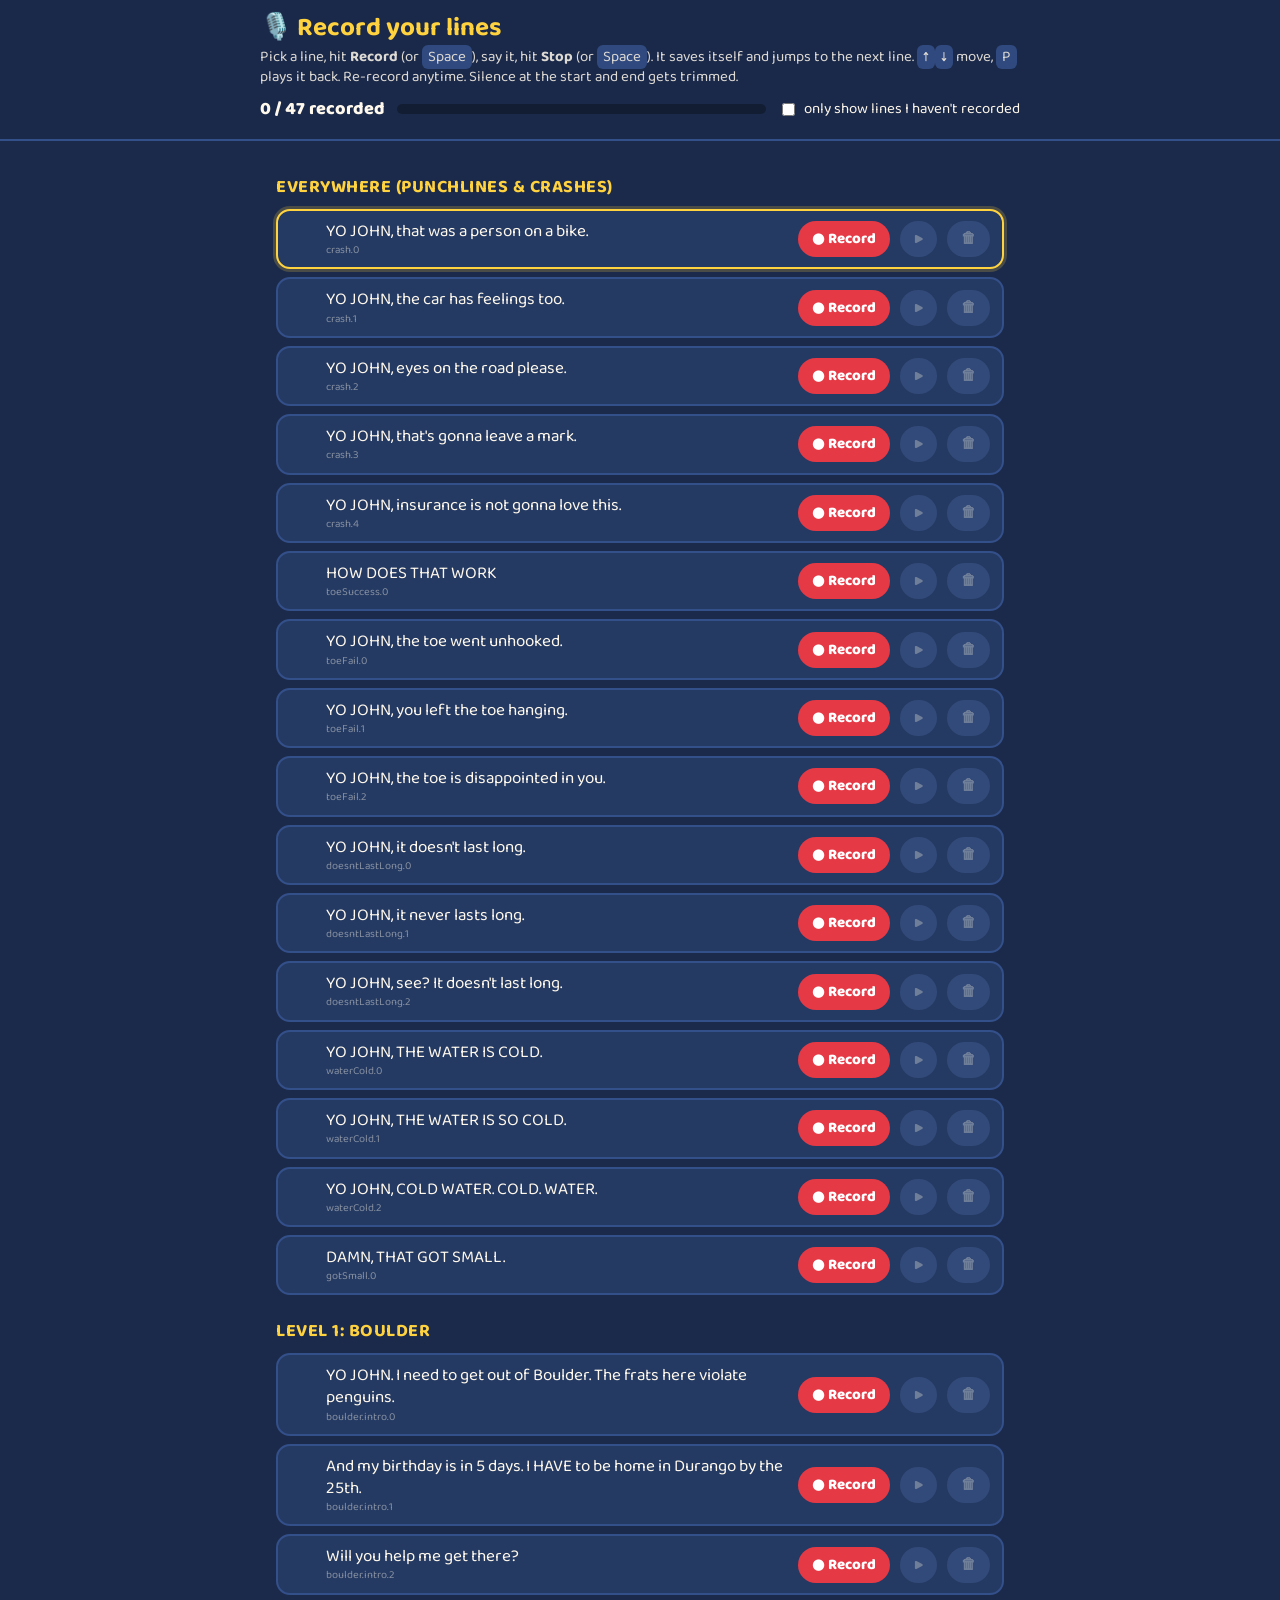
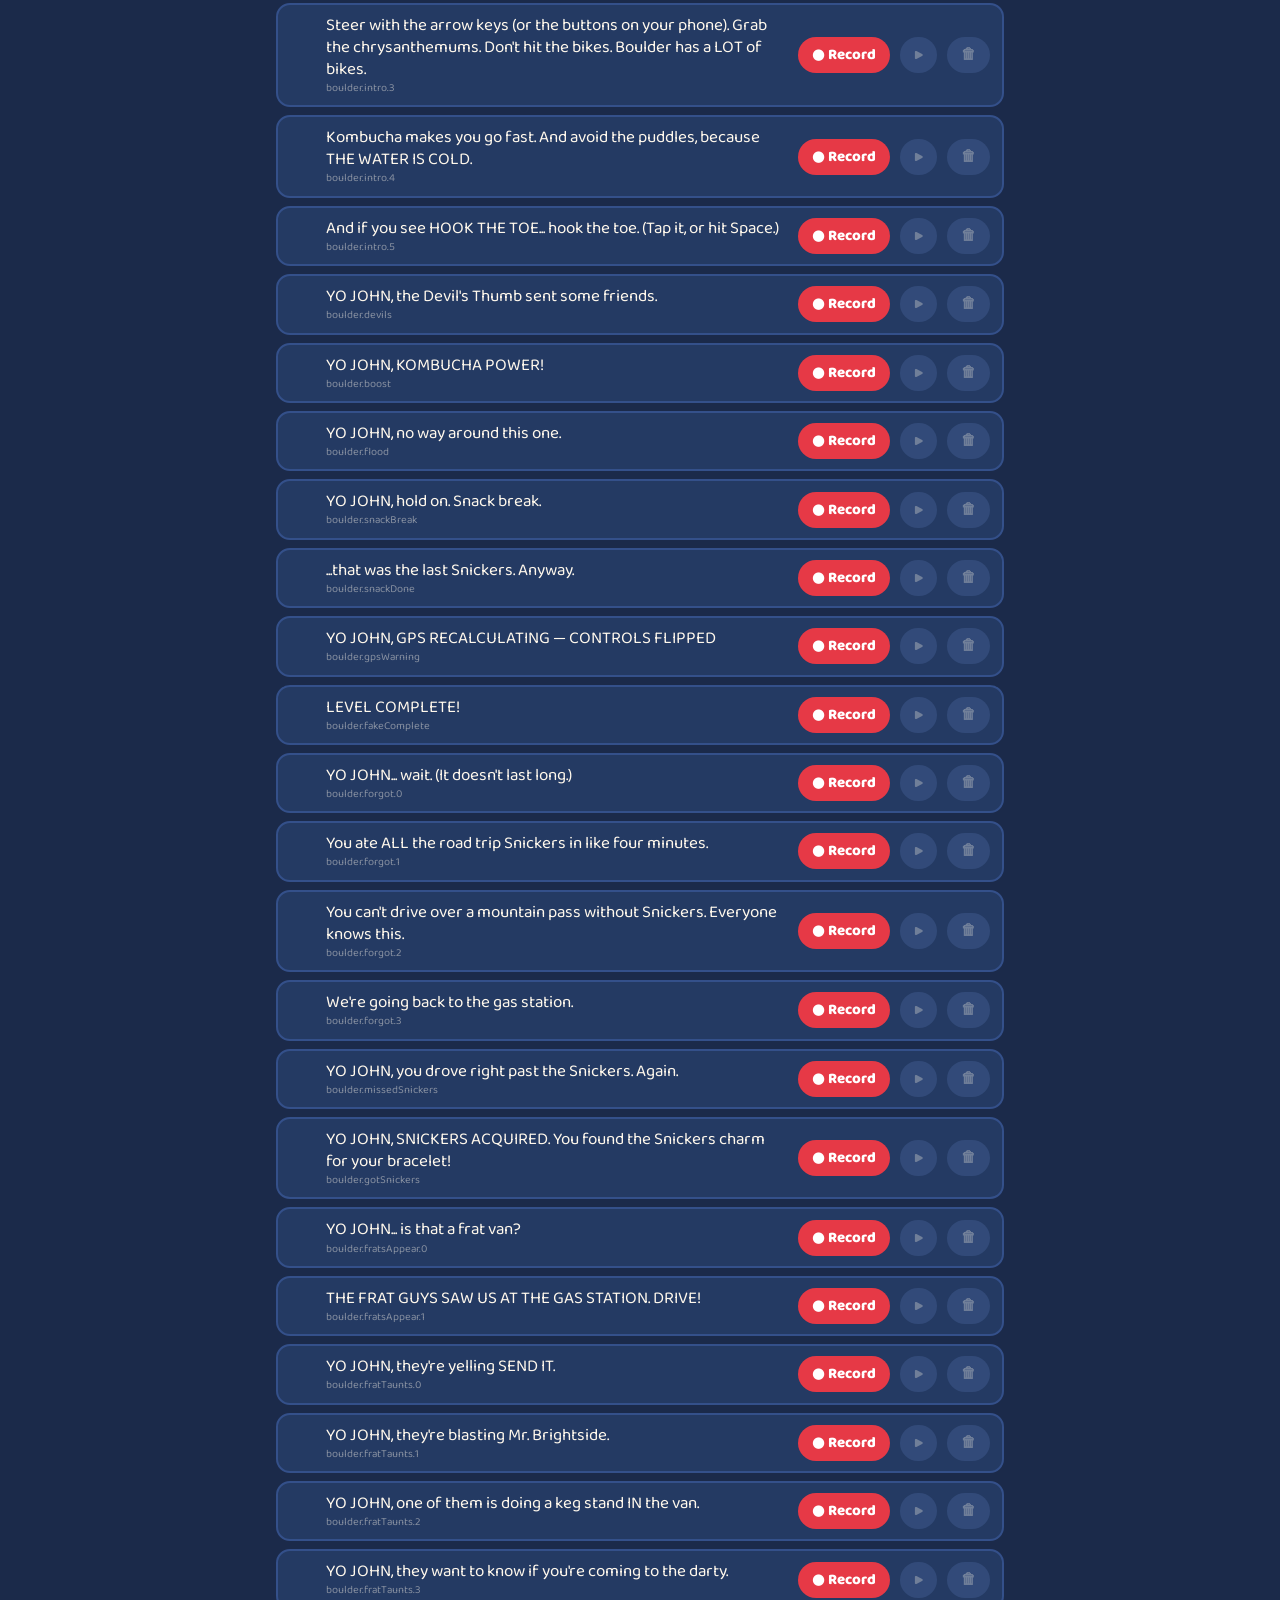
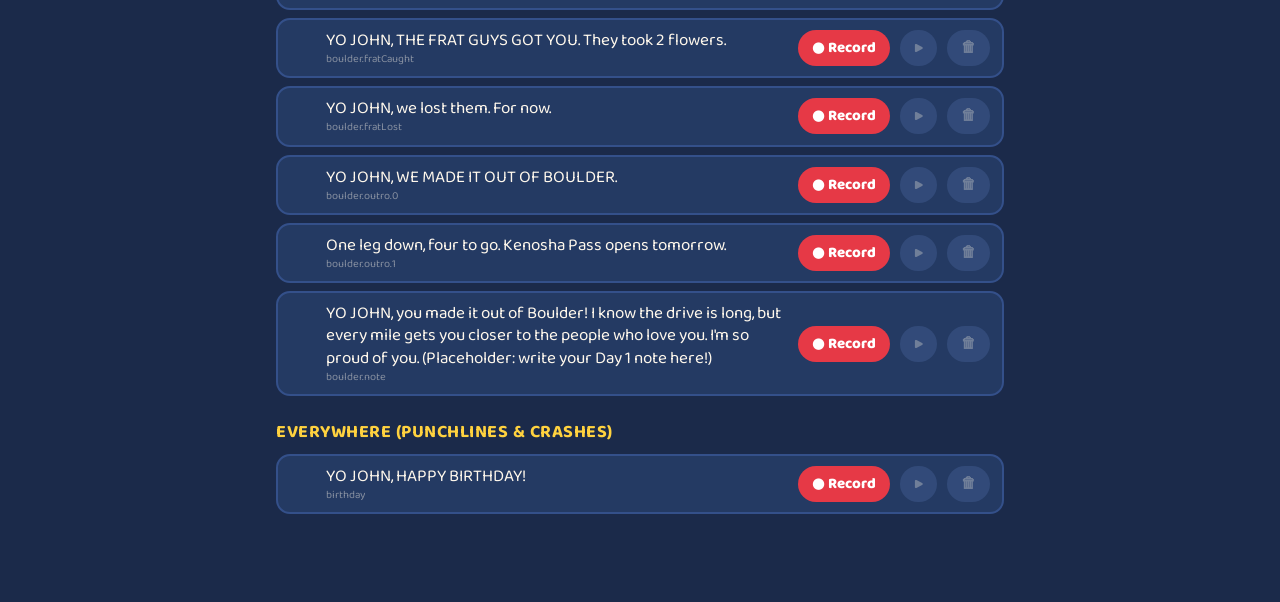
==== record.html @ 0691bb11 "Birthday story, frat van chase, and a voice recording system Story: the penguin needs out of Boulder" ====
<!doctype html>
<html lang="en">
<head>
  <meta charset="utf-8">
  <meta name="viewport" content="width=device-width, initial-scale=1">
  <title>Voice Recorder</title>
  <link href="https://fonts.googleapis.com/css2?family=Baloo+2:wght@500;700;800&display=swap" rel="stylesheet">
  <style>
    :root { --night: #1b2a4a; --card: #243a63; --line: #34508a; --gold: #ffd23f; --red: #e63946; --teal: #2ec4b6; --cream: #fff8ec; }
    * { box-sizing: border-box; }
    body { margin: 0; background: var(--night); color: var(--cream); font-family: "Baloo 2", system-ui, sans-serif; }
    header {
      position: sticky; top: 0; z-index: 5; background: rgba(27,42,74,.97); border-bottom: 2px solid var(--line);
      padding: 14px 16px 10px;
    }
    .wrap { max-width: 760px; margin: 0 auto; }
    h1 { margin: 0; font-size: 26px; color: var(--gold); line-height: 1.1; }
    .how { margin: 4px 0 8px; opacity: .85; font-size: 15px; line-height: 1.35; }
    .how kbd { background: #34508a; border-radius: 6px; padding: 0 6px; font-family: inherit; }
    .bar { display: flex; gap: 12px; align-items: center; flex-wrap: wrap; }
    .count { font-weight: 800; font-size: 18px; }
    .meter { flex: 1; min-width: 120px; height: 10px; background: rgba(0,0,0,.3); border-radius: 5px; overflow: hidden; }
    .meter i { display: block; height: 100%; width: 0; background: var(--teal); transition: width .05s; }
    label { font-size: 15px; display: flex; gap: 6px; align-items: center; cursor: pointer; }
    #err { color: #ff8a95; font-weight: 700; margin-top: 6px; }
    main { padding: 10px 16px 80px; }
    h2 { font-size: 18px; color: var(--gold); margin: 22px 0 8px; text-transform: uppercase; letter-spacing: .5px; }
    .row {
      display: flex; gap: 10px; align-items: center; background: var(--card); border: 2px solid var(--line);
      border-radius: 14px; padding: 10px 12px; margin-bottom: 8px; cursor: pointer;
    }
    .row.sel { border-color: var(--gold); box-shadow: 0 0 0 3px rgba(255,210,63,.2); }
    .row.rec { border-color: var(--red); background: #3a2340; }
    .row.hidden { display: none; }
    .text { flex: 1; font-size: 17px; line-height: 1.3; }
    .key { display: block; font-size: 11px; opacity: .45; }
    .status { width: 26px; text-align: center; font-size: 18px; }
    button {
      font-family: inherit; font-weight: 800; border: 0; border-radius: 999px; cursor: pointer;
      padding: 6px 14px; font-size: 15px; color: #fff; background: #4d6aa3; white-space: nowrap;
    }
    button.recbtn { background: var(--red); }
    button.recbtn.on { background: #fff; color: var(--red); animation: blink 1s infinite; }
    button:disabled { opacity: .35; cursor: default; }
    @keyframes blink { 50% { opacity: .6; } }
  </style>
</head>
<body>
  <header>
    <div class="wrap">
      <h1>🎙️ Record your lines</h1>
      <p class="how">
        Pick a line, hit <b>Record</b> (or <kbd>Space</kbd>), say it, hit <b>Stop</b> (or <kbd>Space</kbd>). It saves itself and jumps
        to the next line. <kbd>↑</kbd><kbd>↓</kbd> move, <kbd>P</kbd> plays it back. Re-record anytime. Silence at the start and end gets trimmed.
      </p>
      <div class="bar">
        <span class="count" id="count"></span>
        <div class="meter"><i id="level"></i></div>
        <label><input type="checkbox" id="onlyMissing"> only show lines I haven't recorded</label>
      </div>
      <div id="err"></div>
    </div>
  </header>
  <main class="wrap" id="list"></main>

  <script src="js/lines.js"></script>
  <script>const Sfx = { muted: true };</script>
  <script src="audio/manifest.js"></script>
  <script src="js/voice.js"></script>
  <script src="js/recorder.js"></script>
</body>
</html>
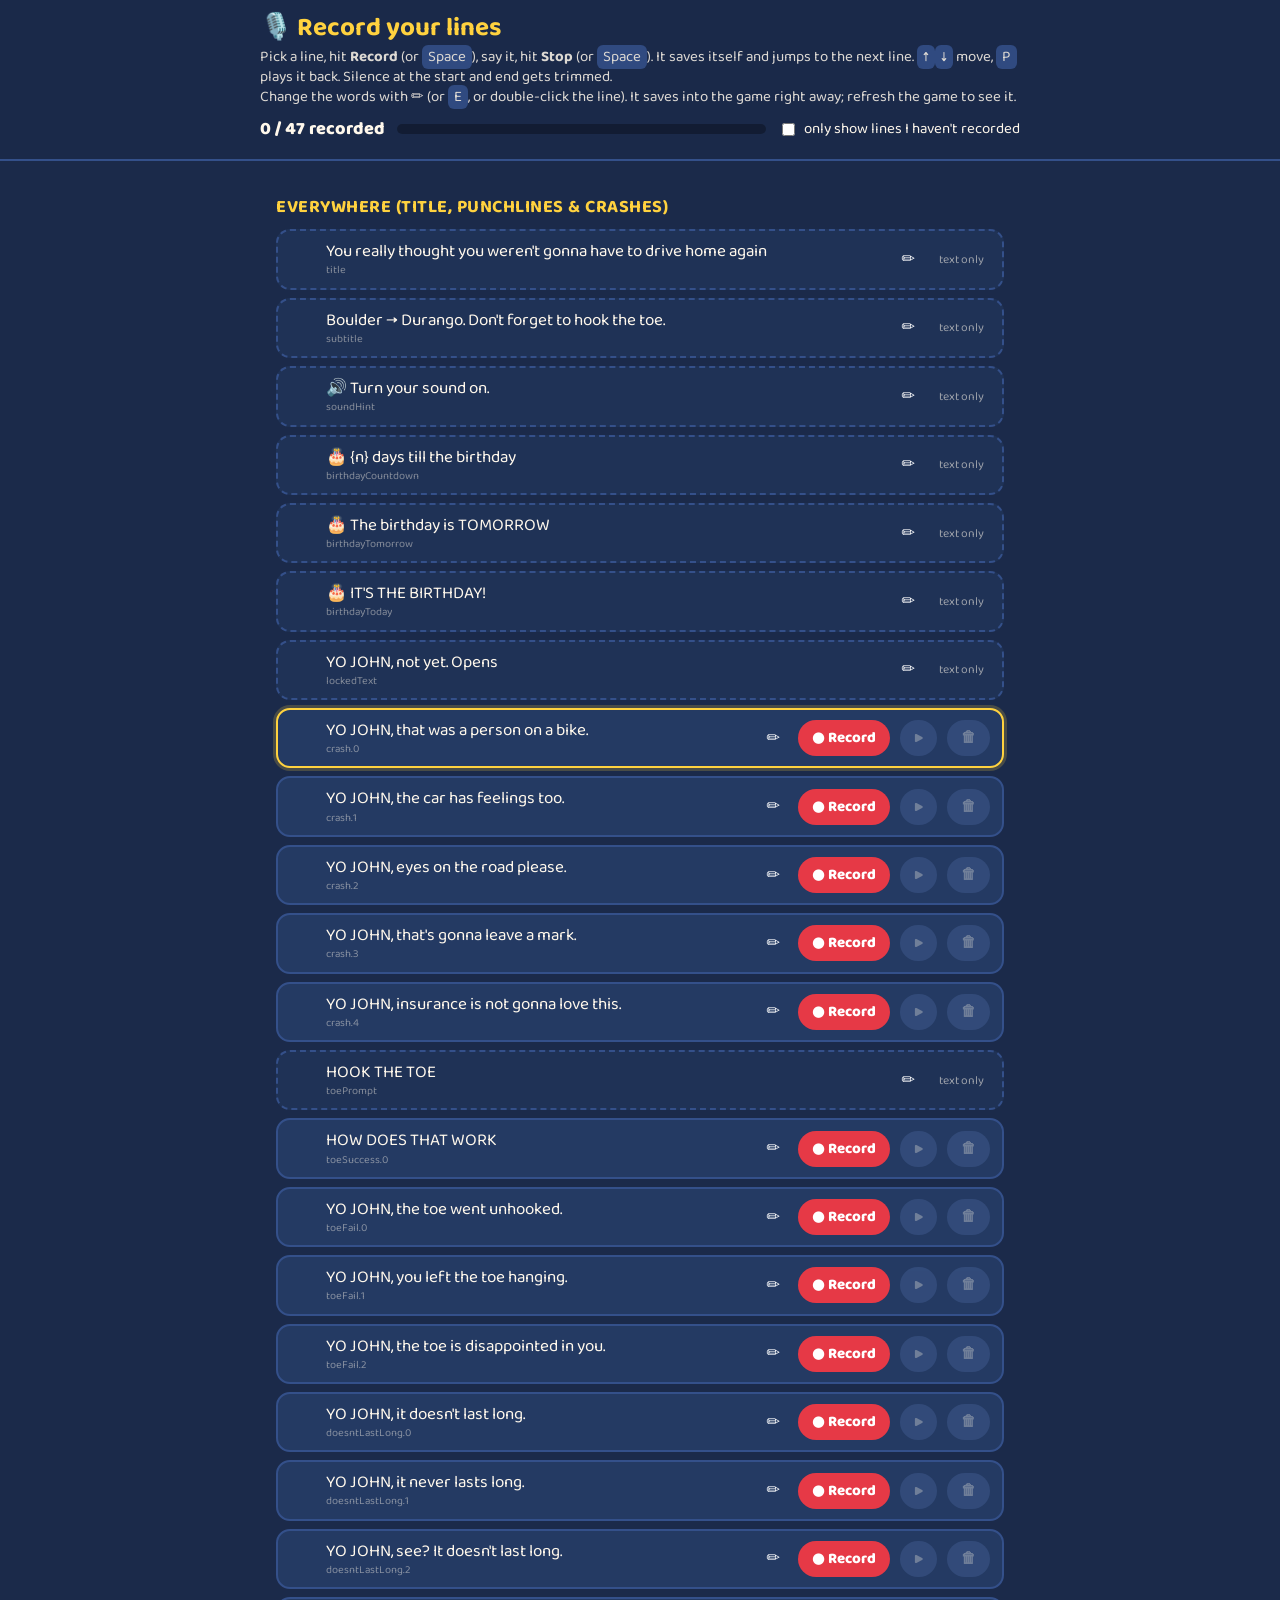
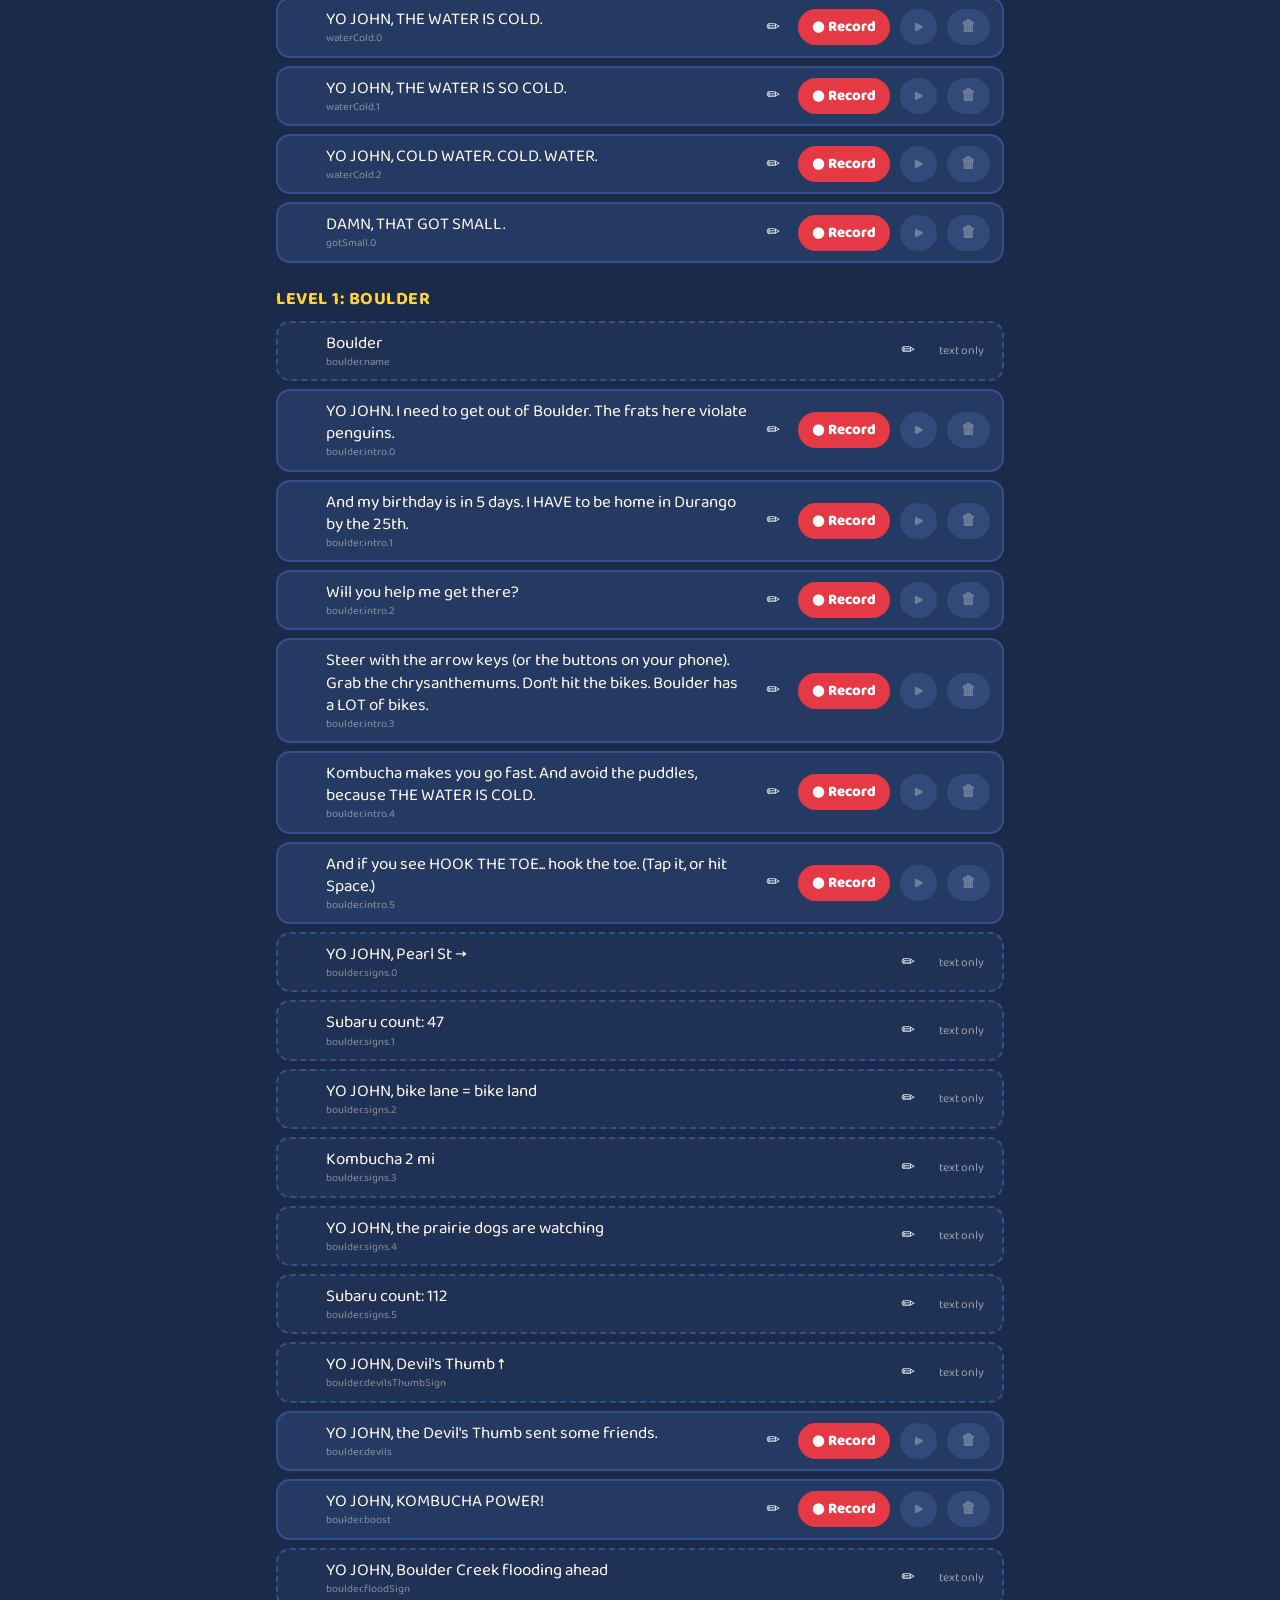
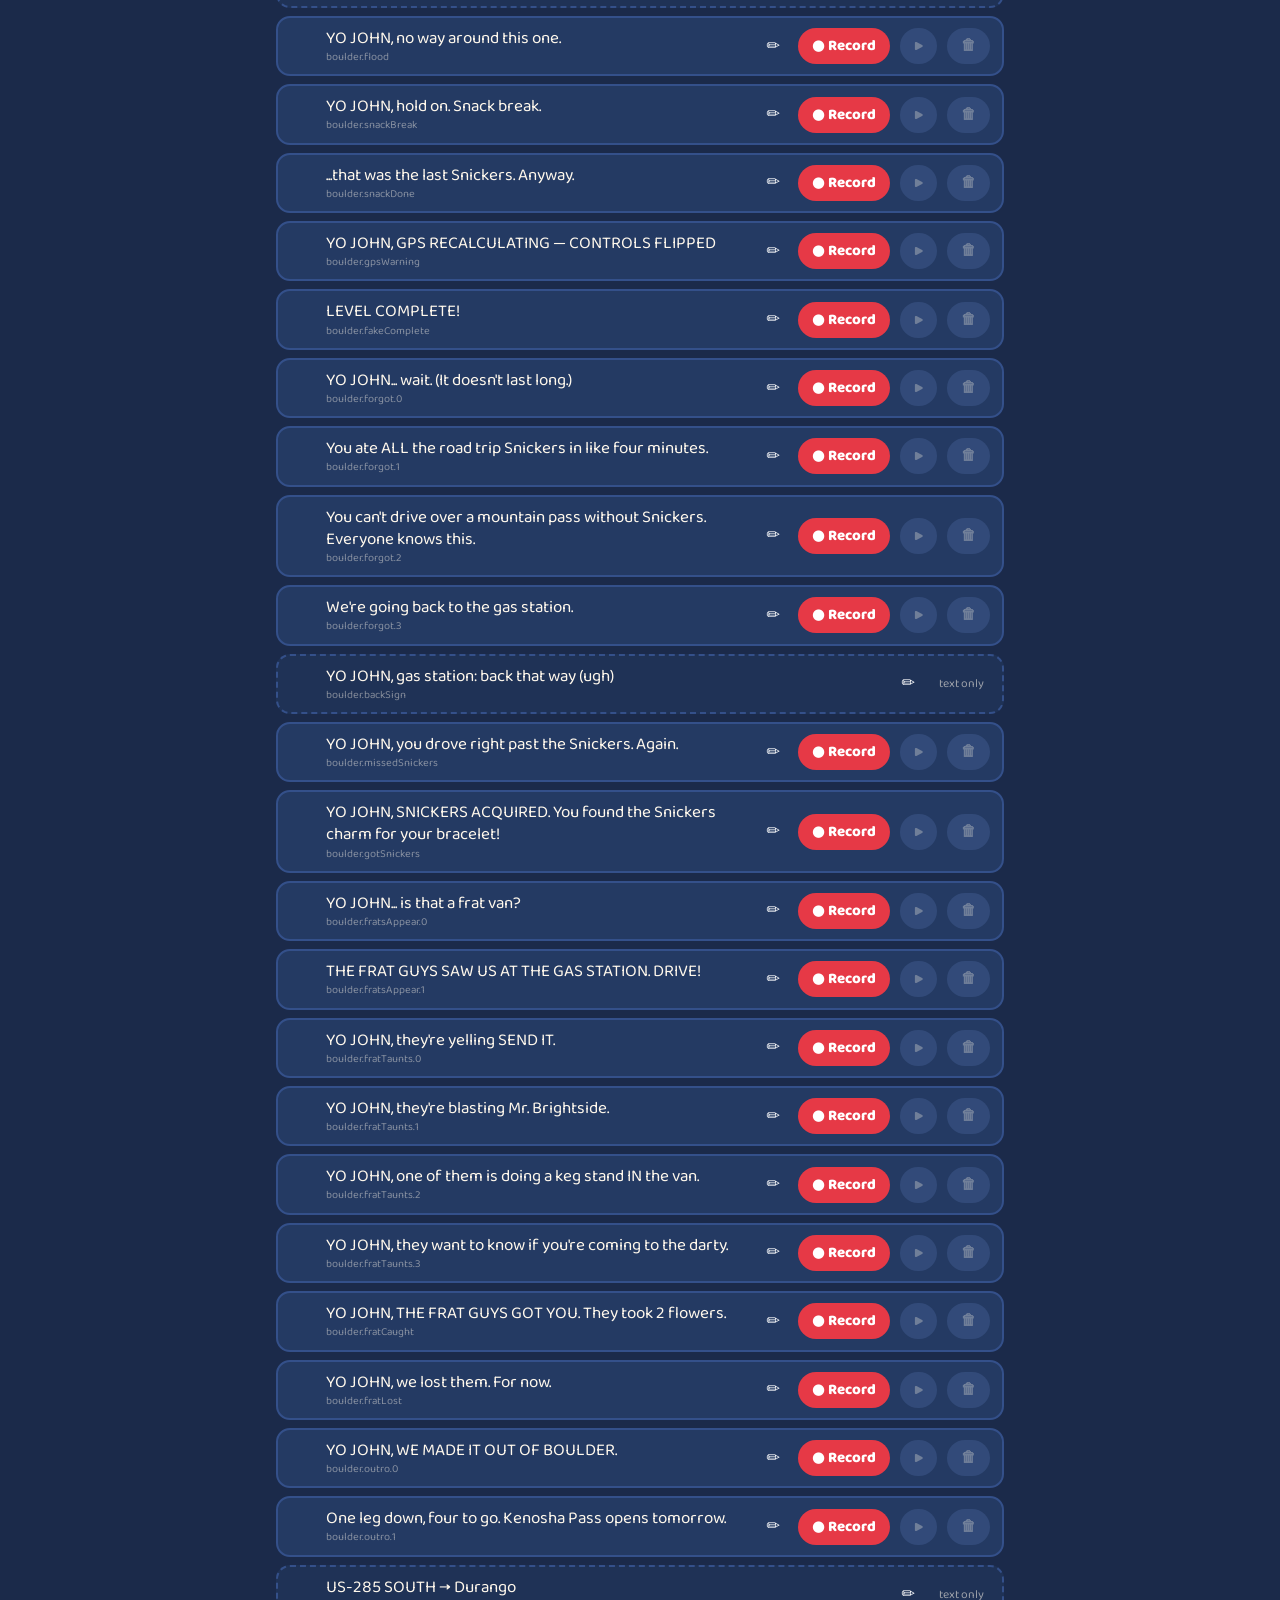
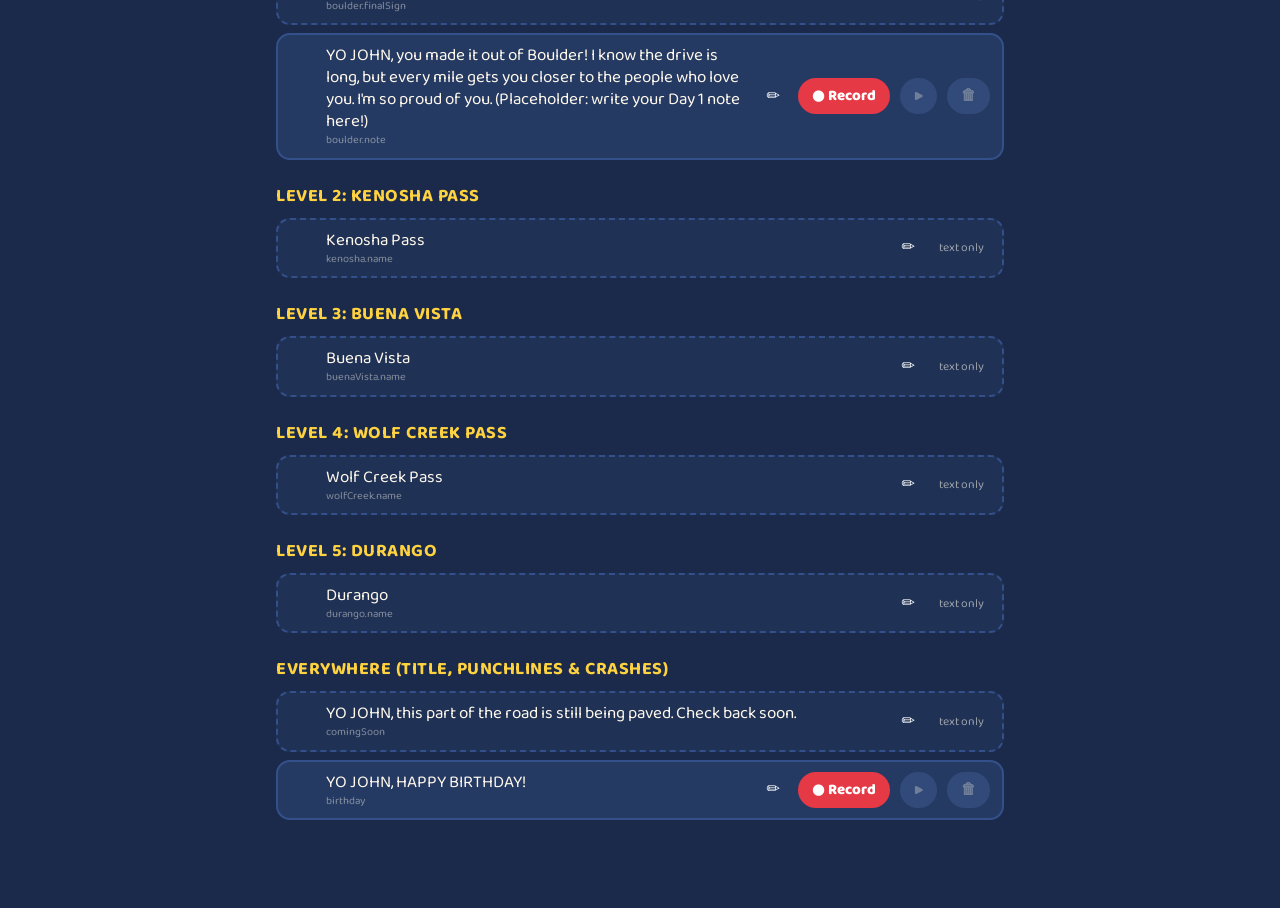
==== commit c5989de1: "Edit line text right in the voice recorder Every line on record.html, including signs and labels, ge" ====
--- a/record.html
+++ b/record.html
@@ -43,6 +43,17 @@
     button.recbtn.on { background: #fff; color: var(--red); animation: blink 1s infinite; }
     button:disabled { opacity: .35; cursor: default; }
     @keyframes blink { 50% { opacity: .6; } }
+    .row.label { background: #1f3256; border-style: dashed; }
+    .tag { font-size: 12px; opacity: .55; white-space: nowrap; padding: 0 6px; }
+    button.edit { background: transparent; padding: 4px 8px; font-size: 16px; }
+    button.edit:hover { background: #34508a; }
+    .words textarea {
+      width: 100%; font-family: inherit; font-size: 17px; line-height: 1.3; resize: none; overflow: hidden;
+      border: 2px solid var(--gold); border-radius: 10px; padding: 6px 8px; background: var(--cream); color: #1b1f2e;
+    }
+    .edit-actions { display: flex; gap: 8px; align-items: center; margin-top: 6px; }
+    .edit-actions .save { background: var(--teal); }
+    .edit-actions small { opacity: .6; }
   </style>
 </head>
 <body>
@@ -51,7 +62,8 @@
       <h1>🎙️ Record your lines</h1>
       <p class="how">
         Pick a line, hit <b>Record</b> (or <kbd>Space</kbd>), say it, hit <b>Stop</b> (or <kbd>Space</kbd>). It saves itself and jumps
-        to the next line. <kbd>↑</kbd><kbd>↓</kbd> move, <kbd>P</kbd> plays it back. Re-record anytime. Silence at the start and end gets trimmed.
+        to the next line. <kbd>↑</kbd><kbd>↓</kbd> move, <kbd>P</kbd> plays it back. Silence at the start and end gets trimmed.<br>
+        Change the words with ✏️ (or <kbd>E</kbd>, or double-click the line). It saves into the game right away; refresh the game to see it.
       </p>
       <div class="bar">
         <span class="count" id="count"></span>
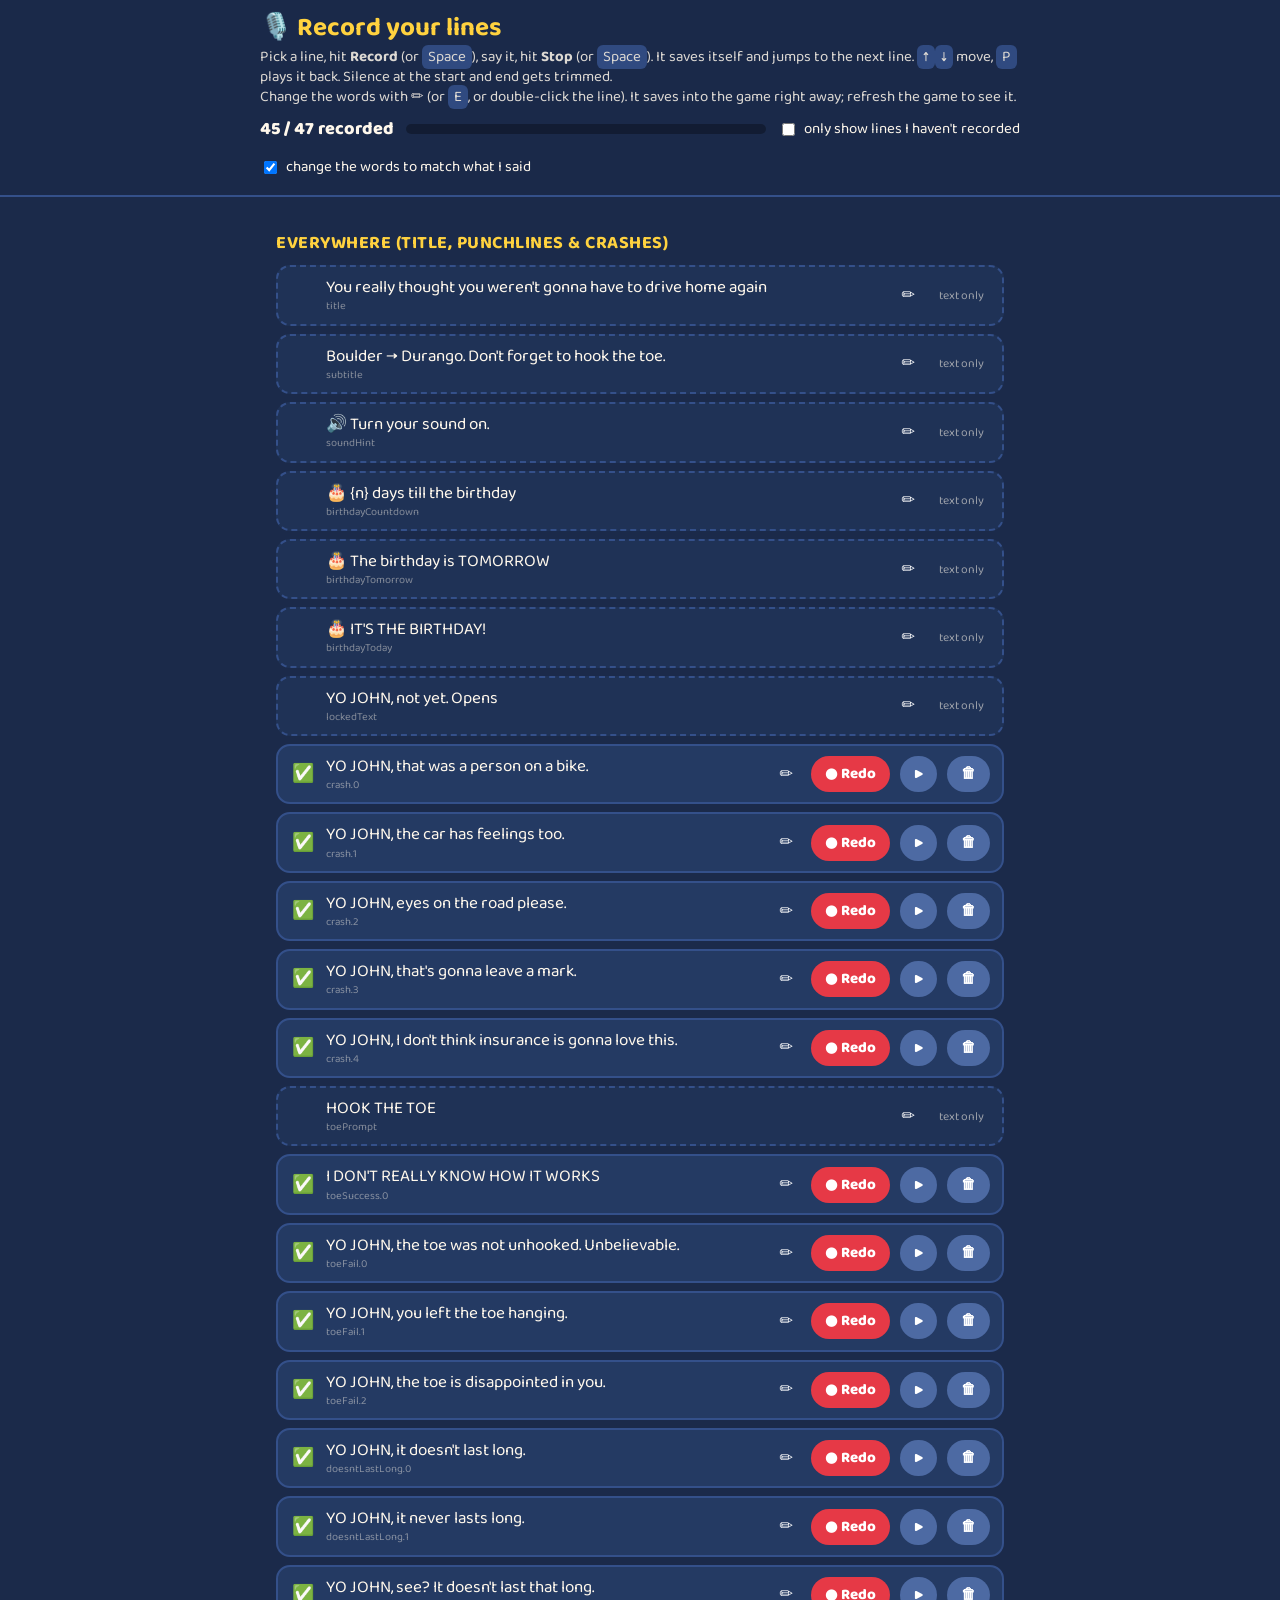
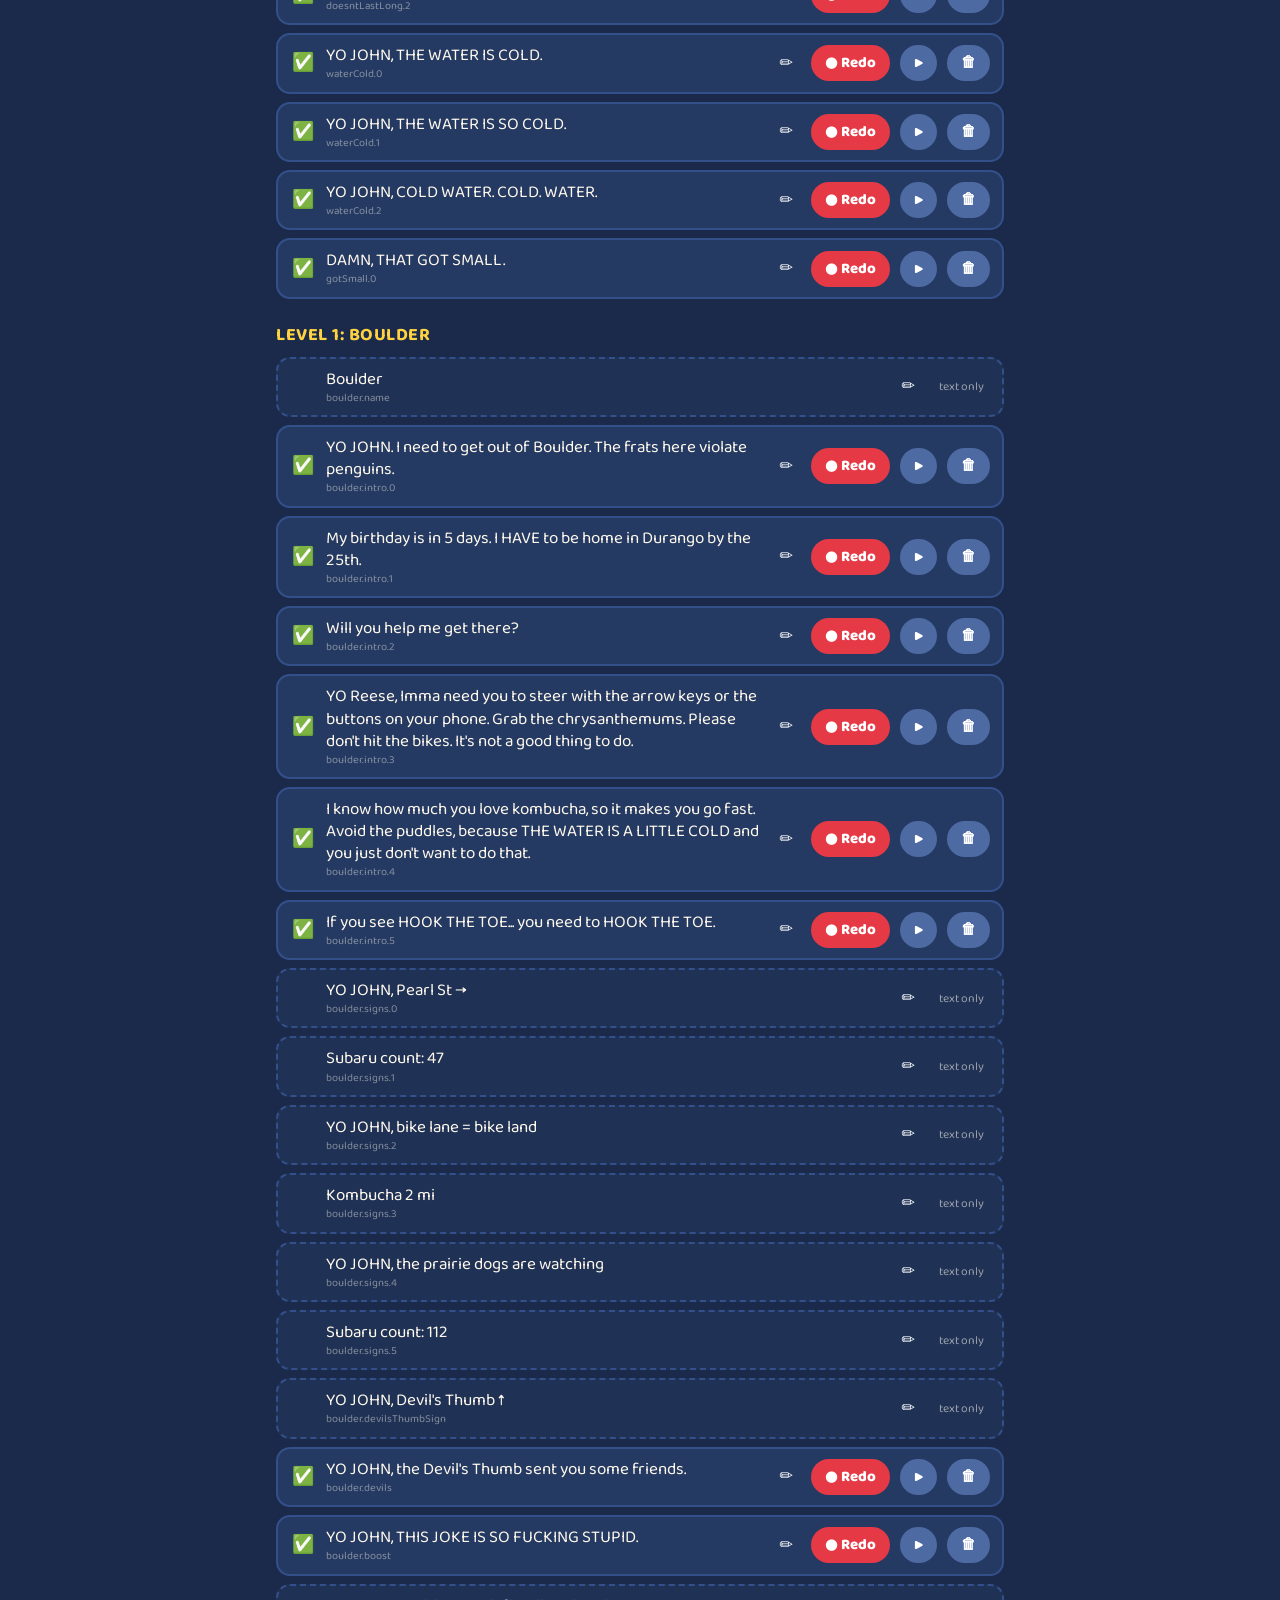
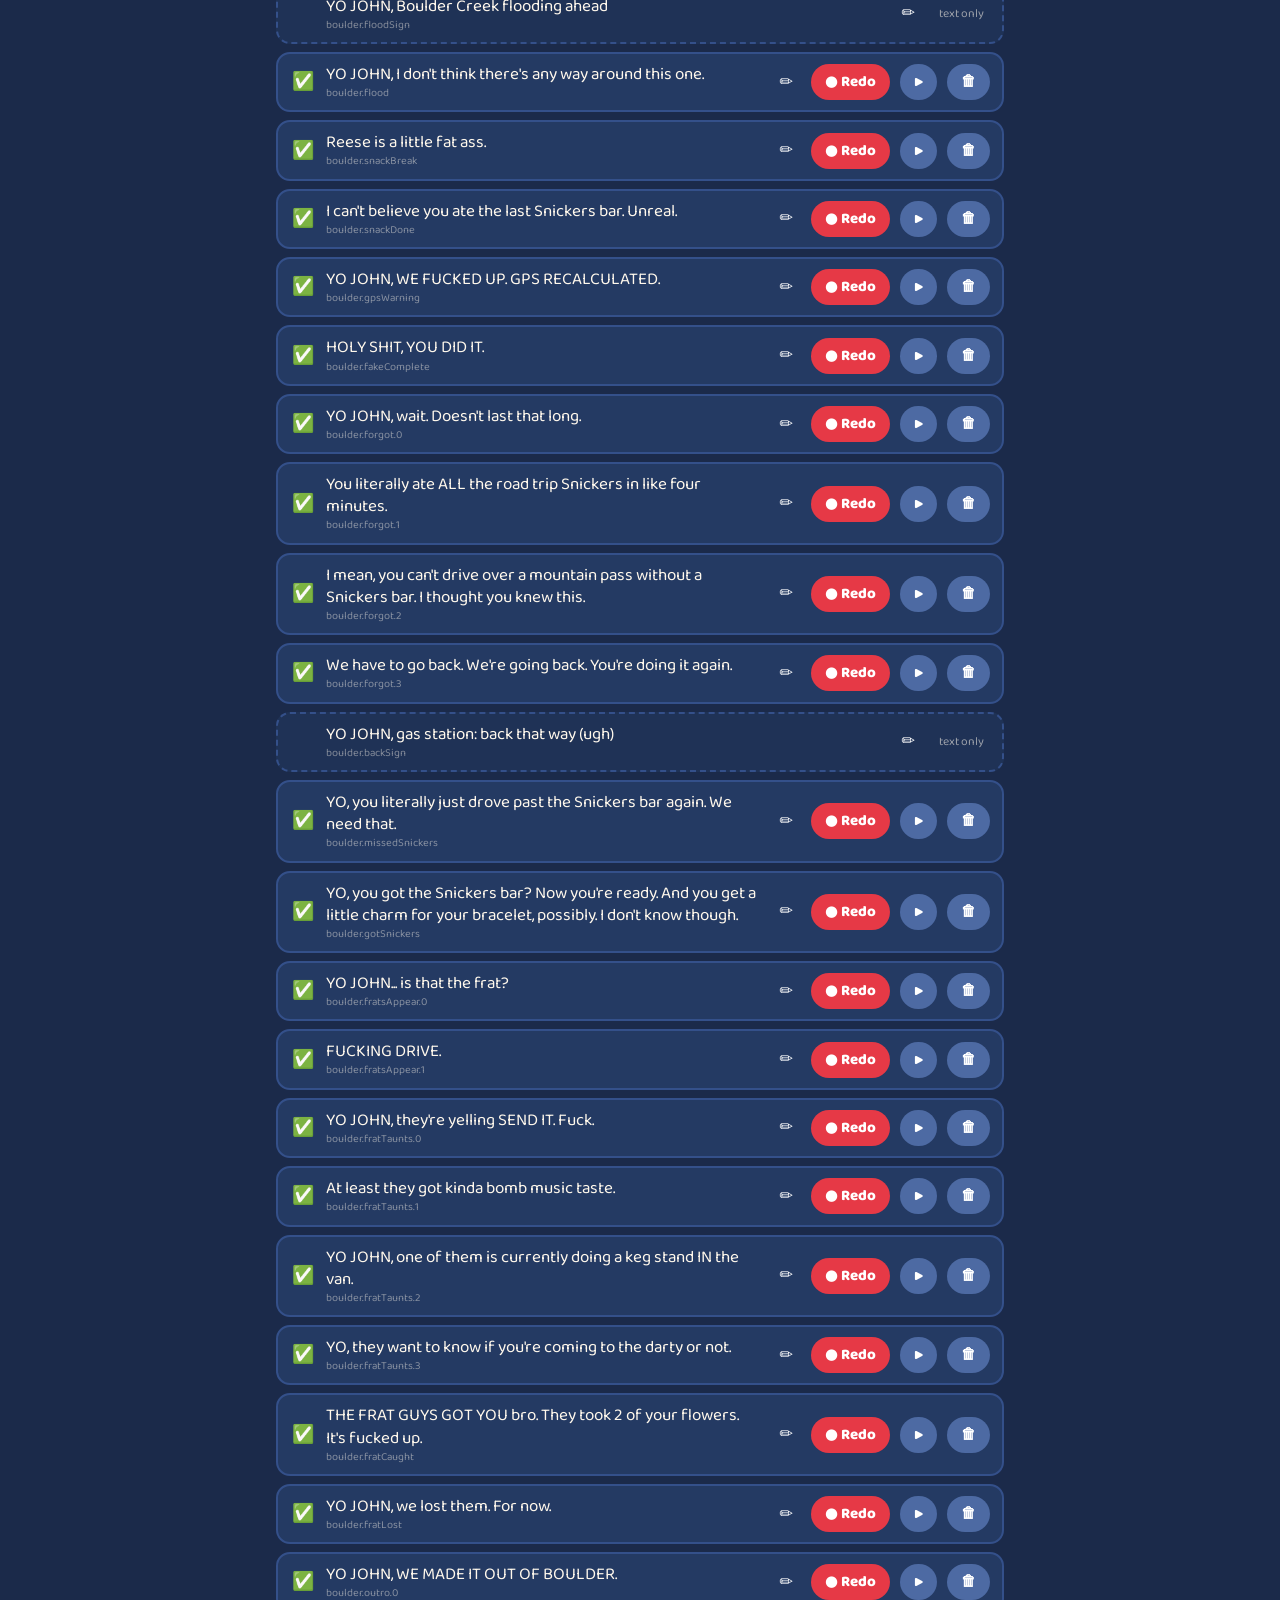
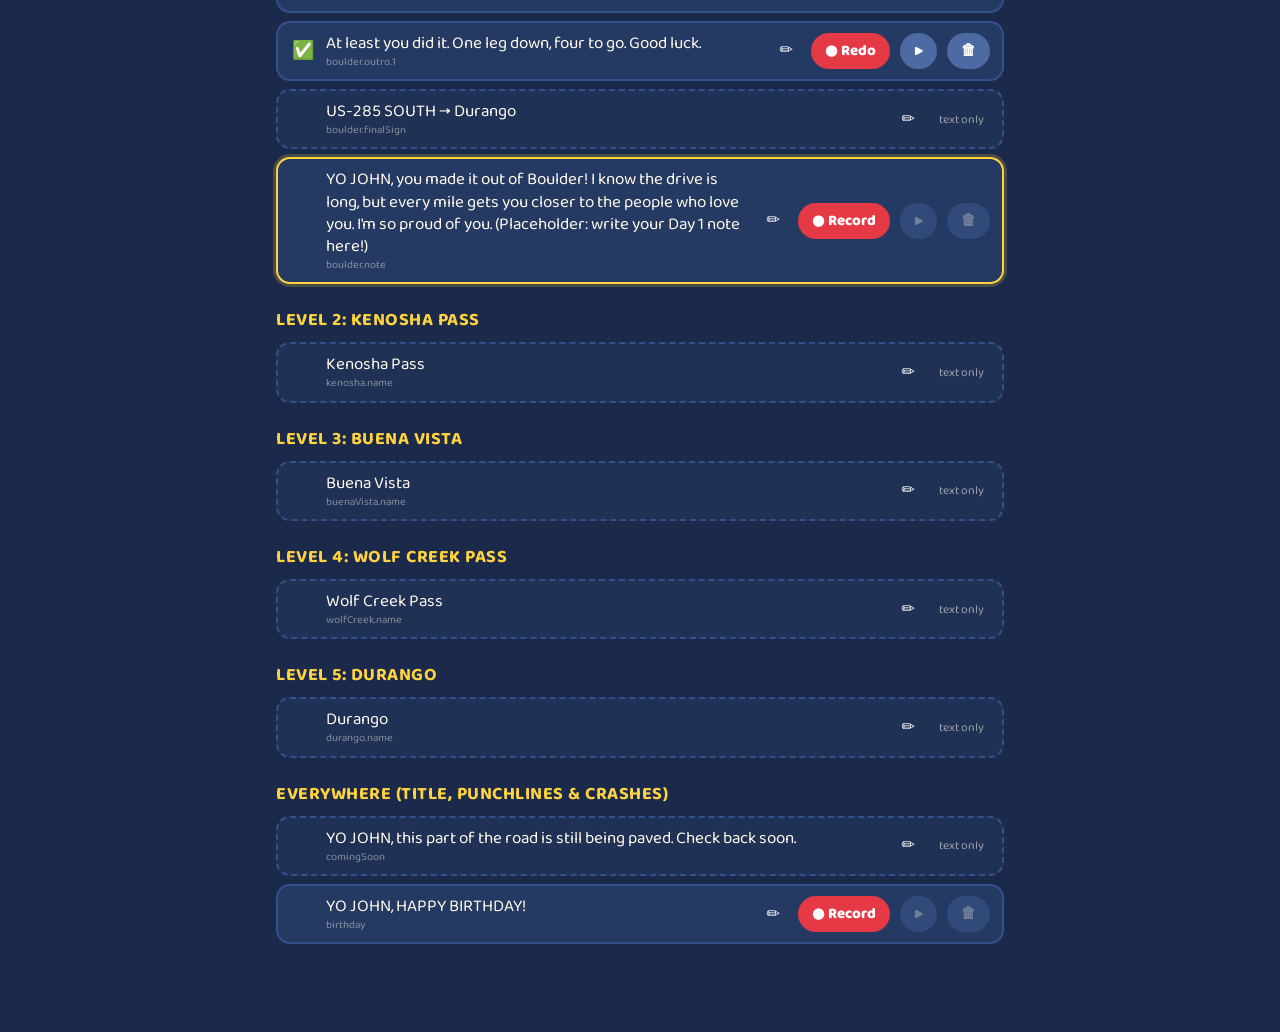
==== commit 3817f7a4: "Match line text to what was actually said in each recording tools/transcribe.py runs whisper.cpp loc" ====
--- a/record.html
+++ b/record.html
@@ -54,6 +54,9 @@
     .edit-actions { display: flex; gap: 8px; align-items: center; margin-top: 6px; }
     .edit-actions .save { background: var(--teal); }
     .edit-actions small { opacity: .6; }
+    .matched { font-size: 13px; color: var(--gold); margin-top: 4px; }
+    .matched i { opacity: .75; }
+    .matched a { color: #fff; font-weight: 800; margin-left: 6px; }
   </style>
 </head>
 <body>
@@ -69,6 +72,7 @@
         <span class="count" id="count"></span>
         <div class="meter"><i id="level"></i></div>
         <label><input type="checkbox" id="onlyMissing"> only show lines I haven't recorded</label>
+        <label><input type="checkbox" id="matchWords" checked> change the words to match what I said</label>
       </div>
       <div id="err"></div>
     </div>
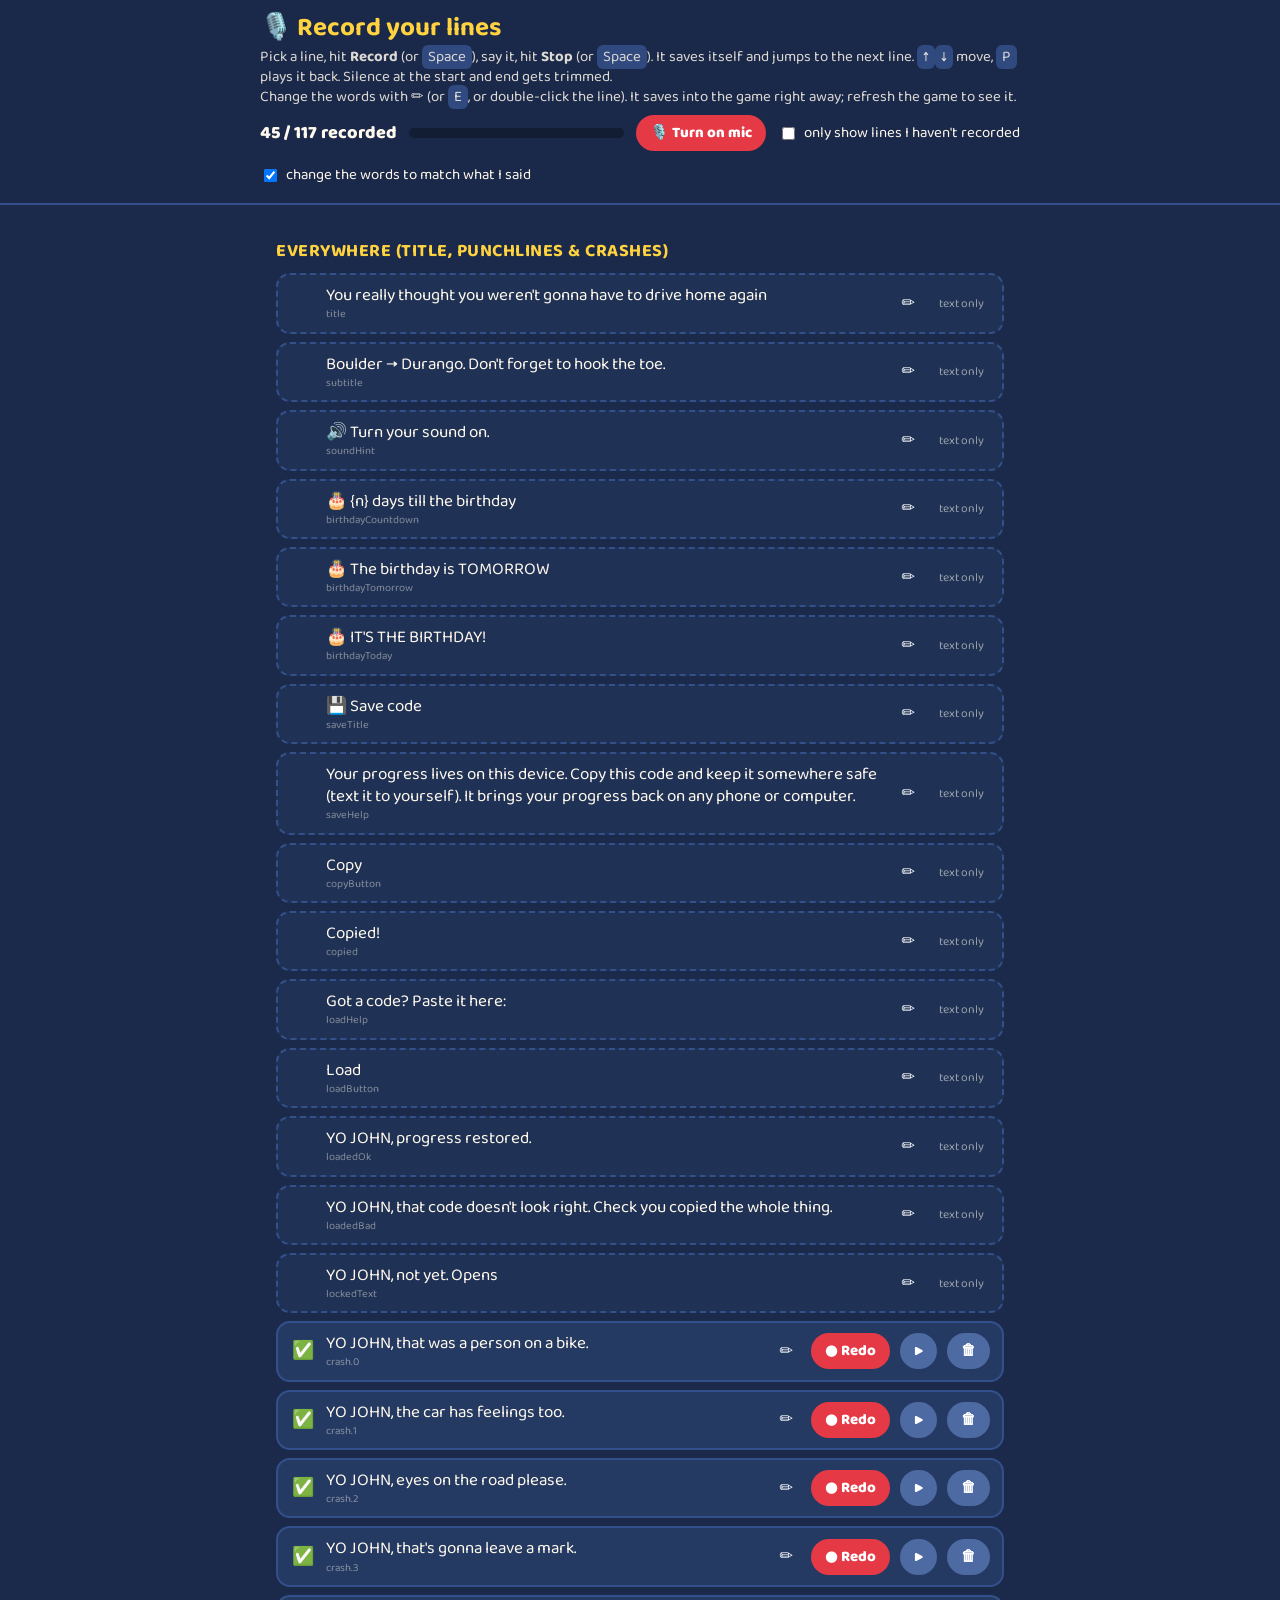
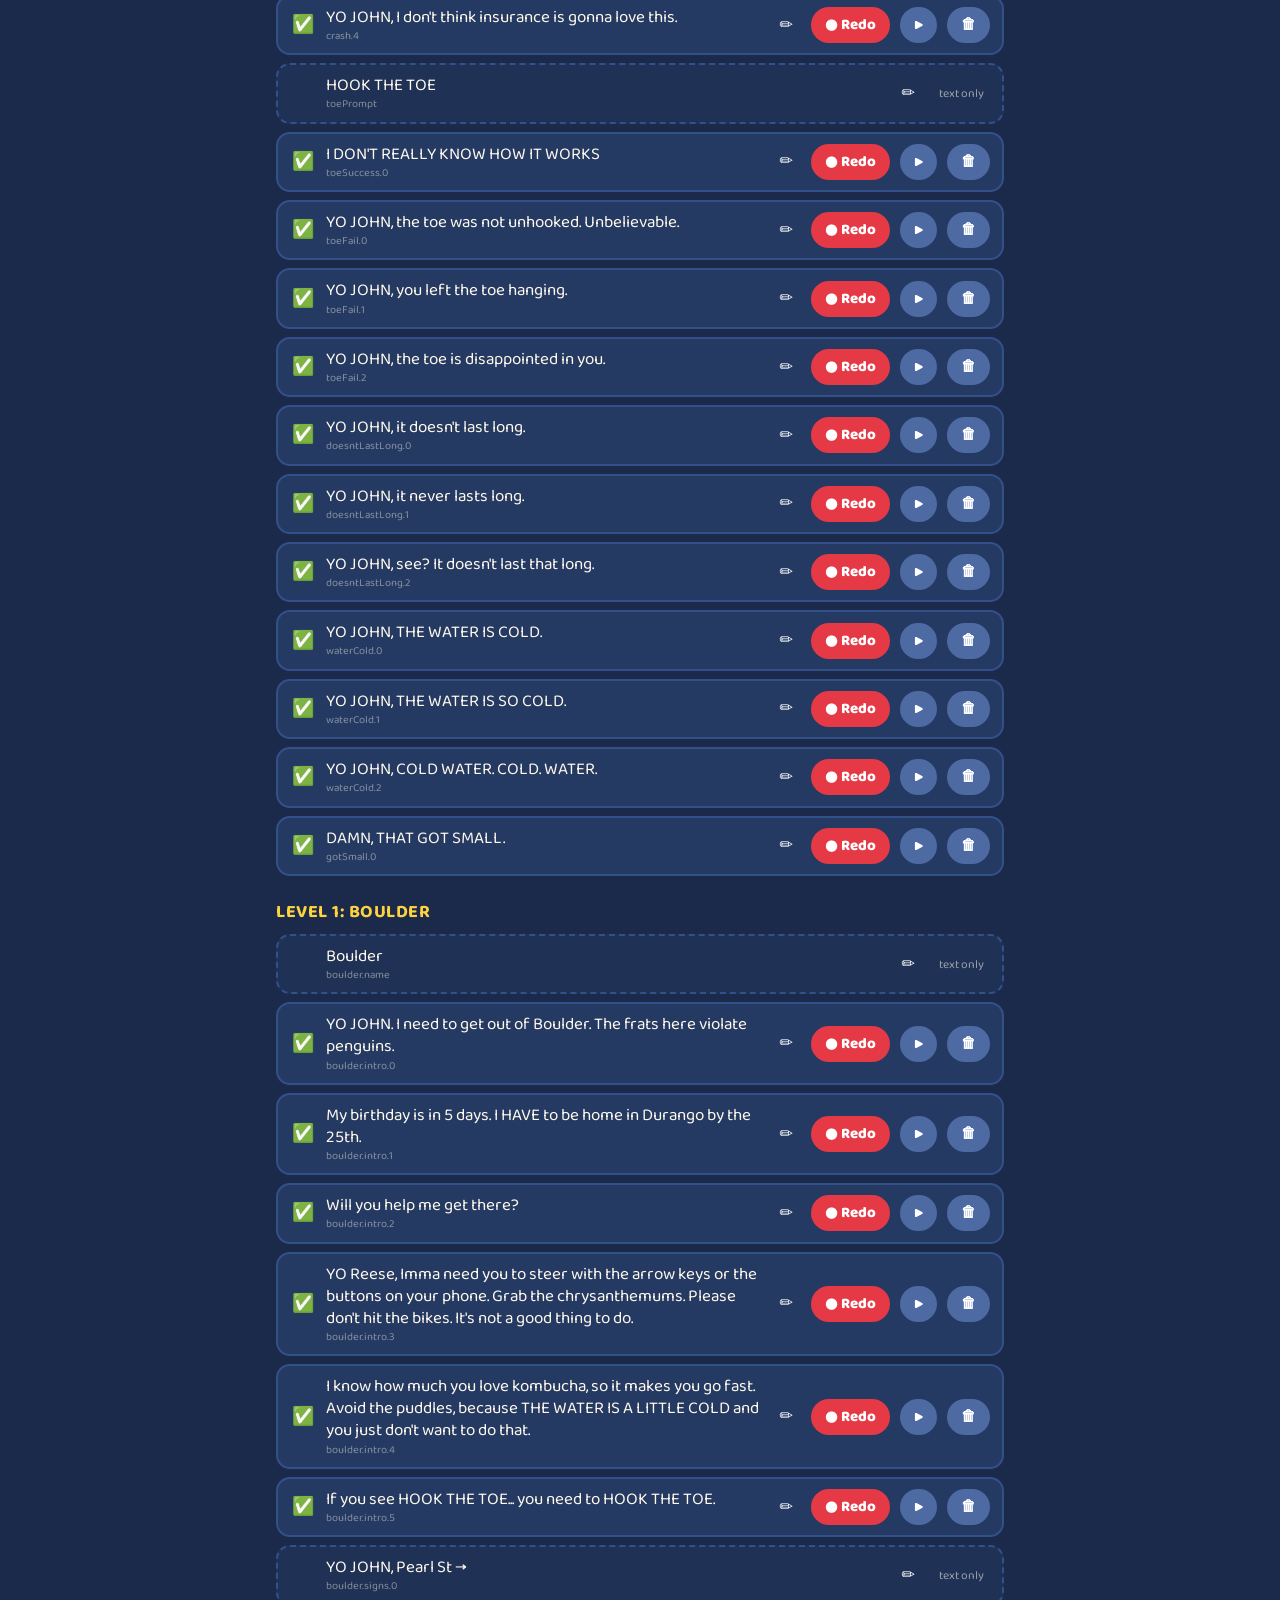
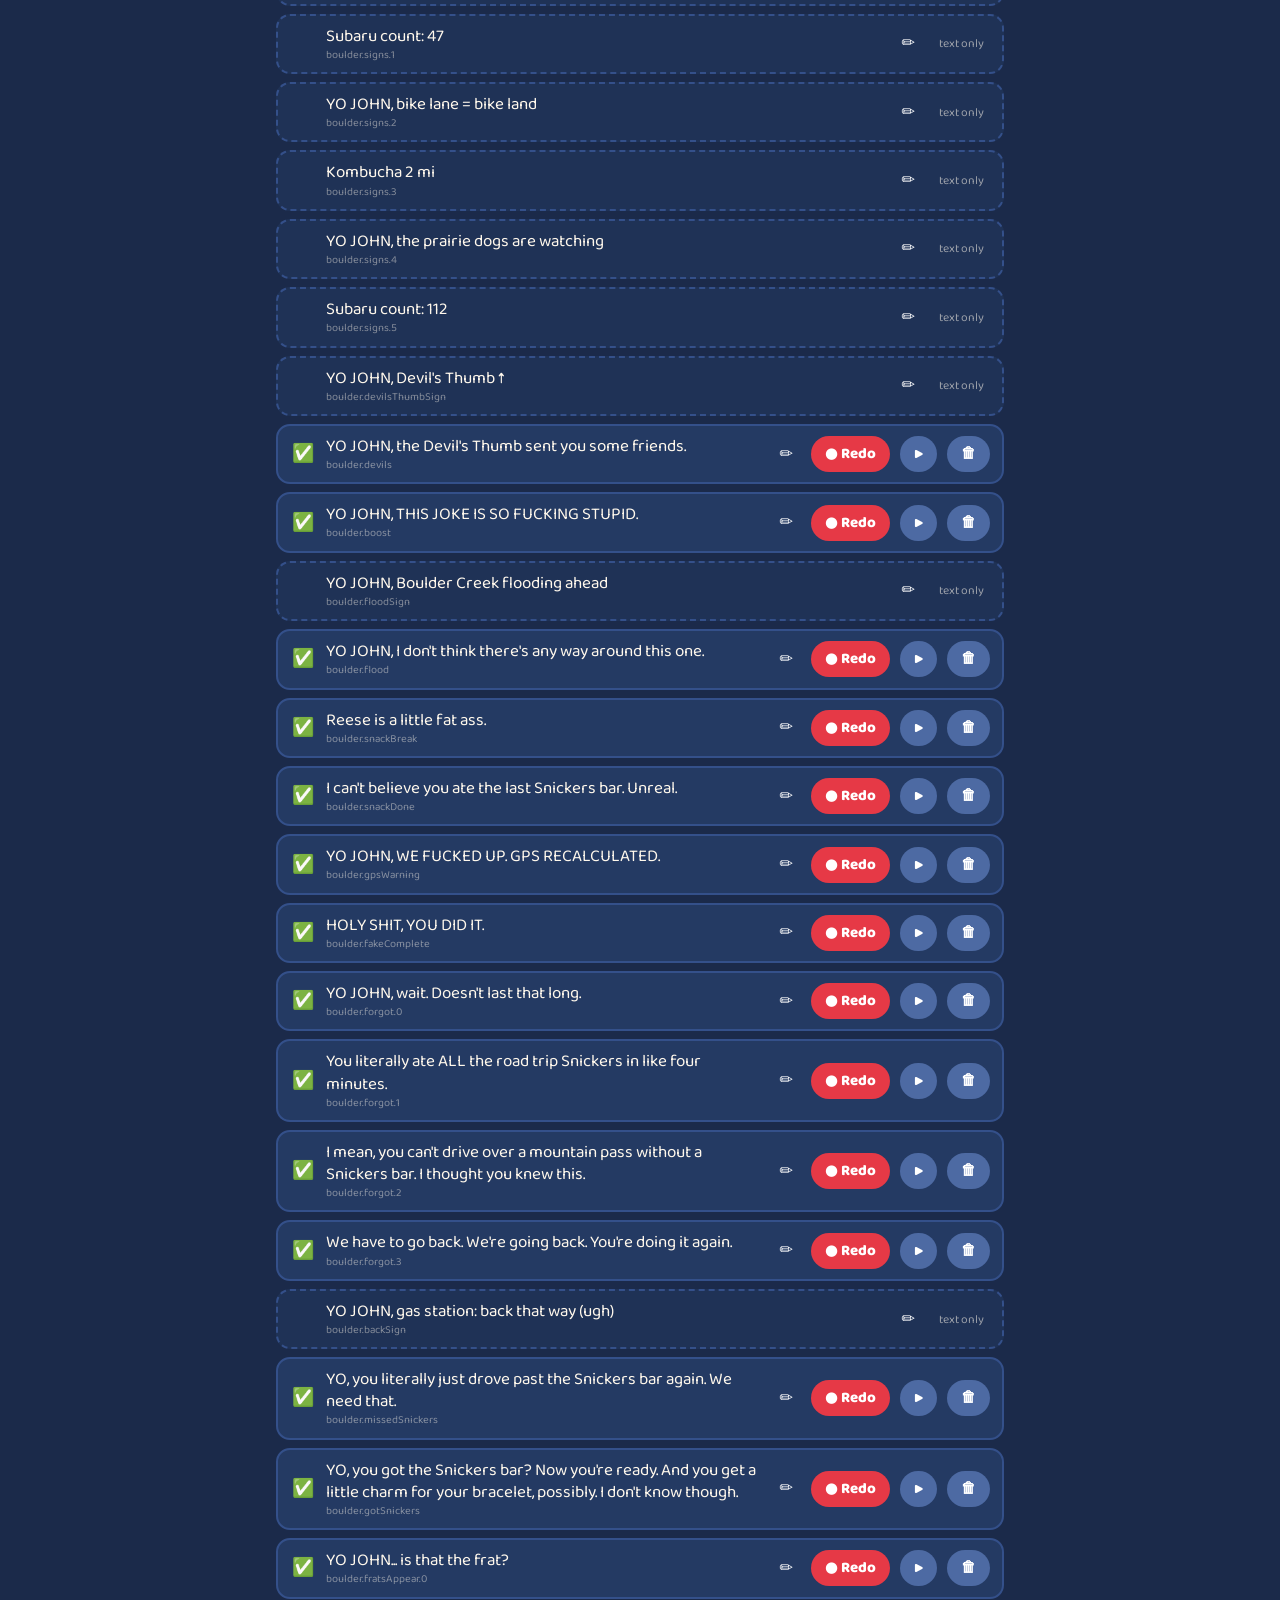
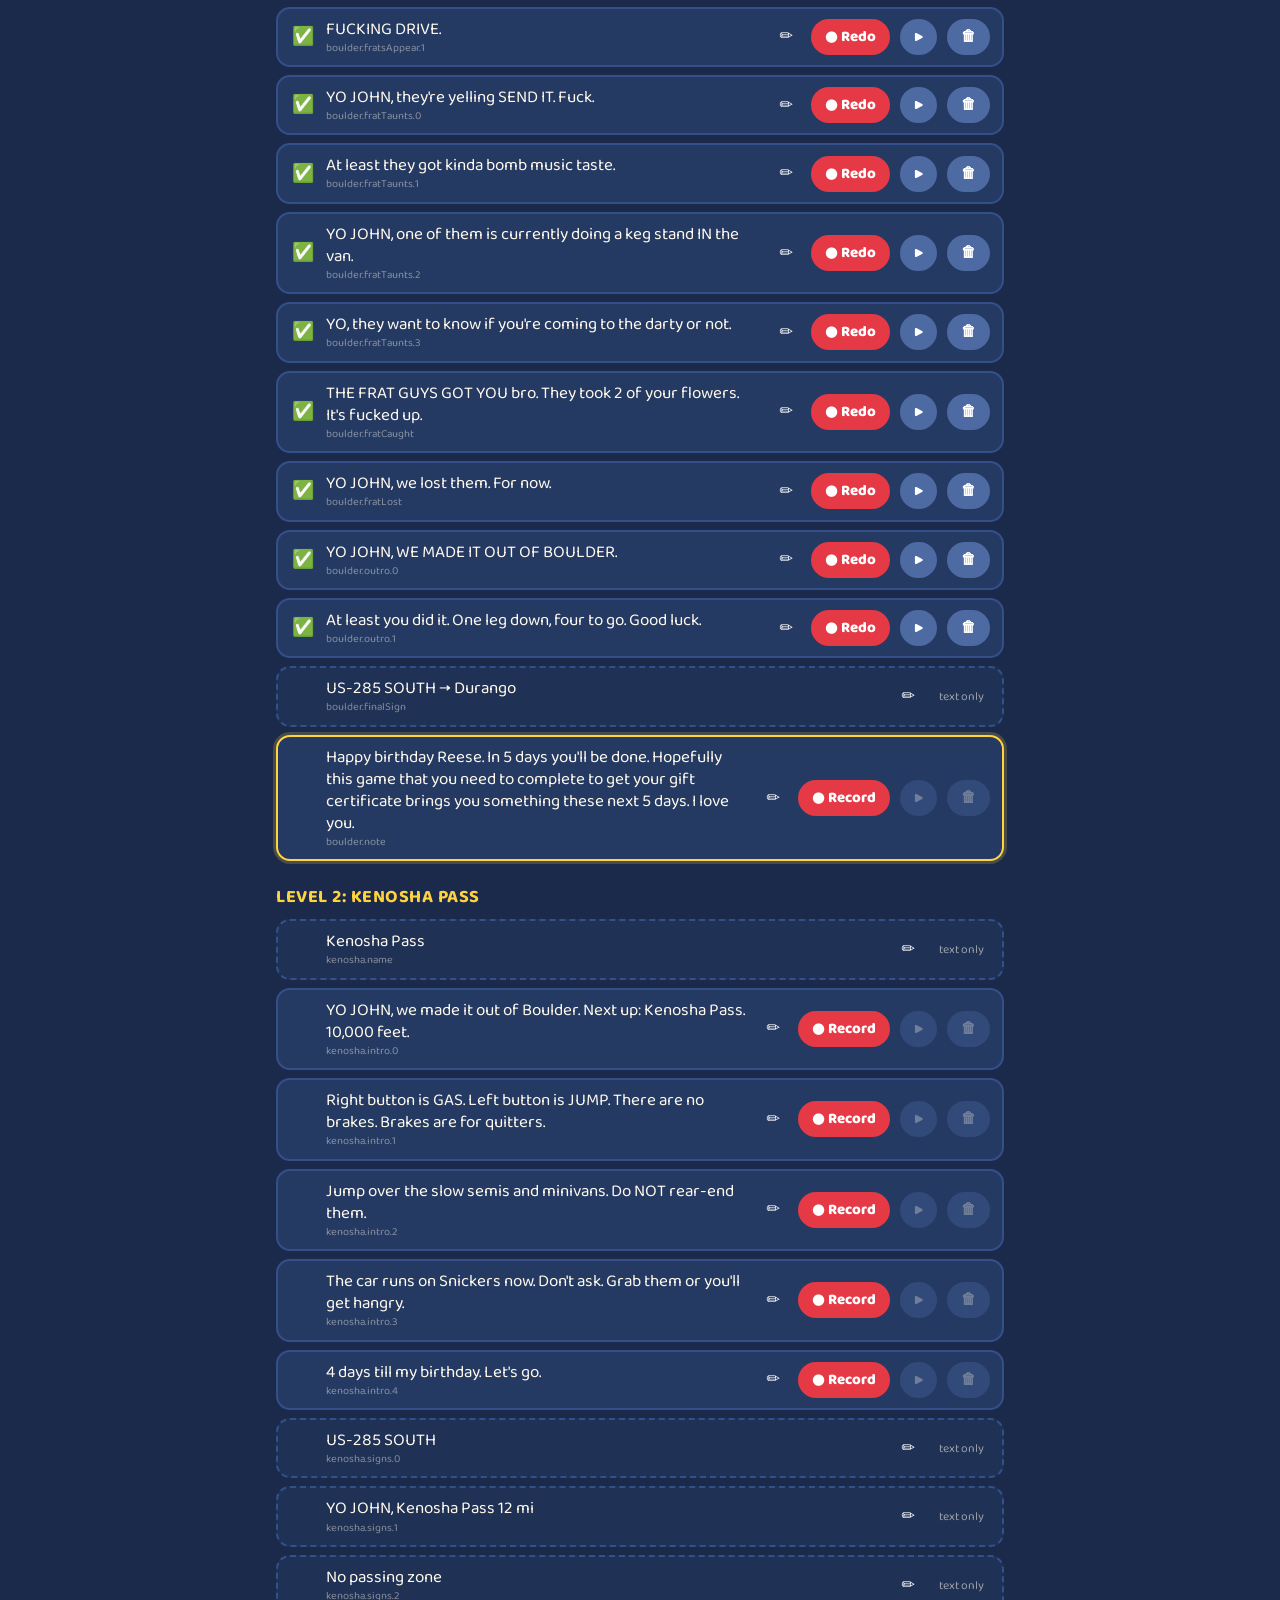
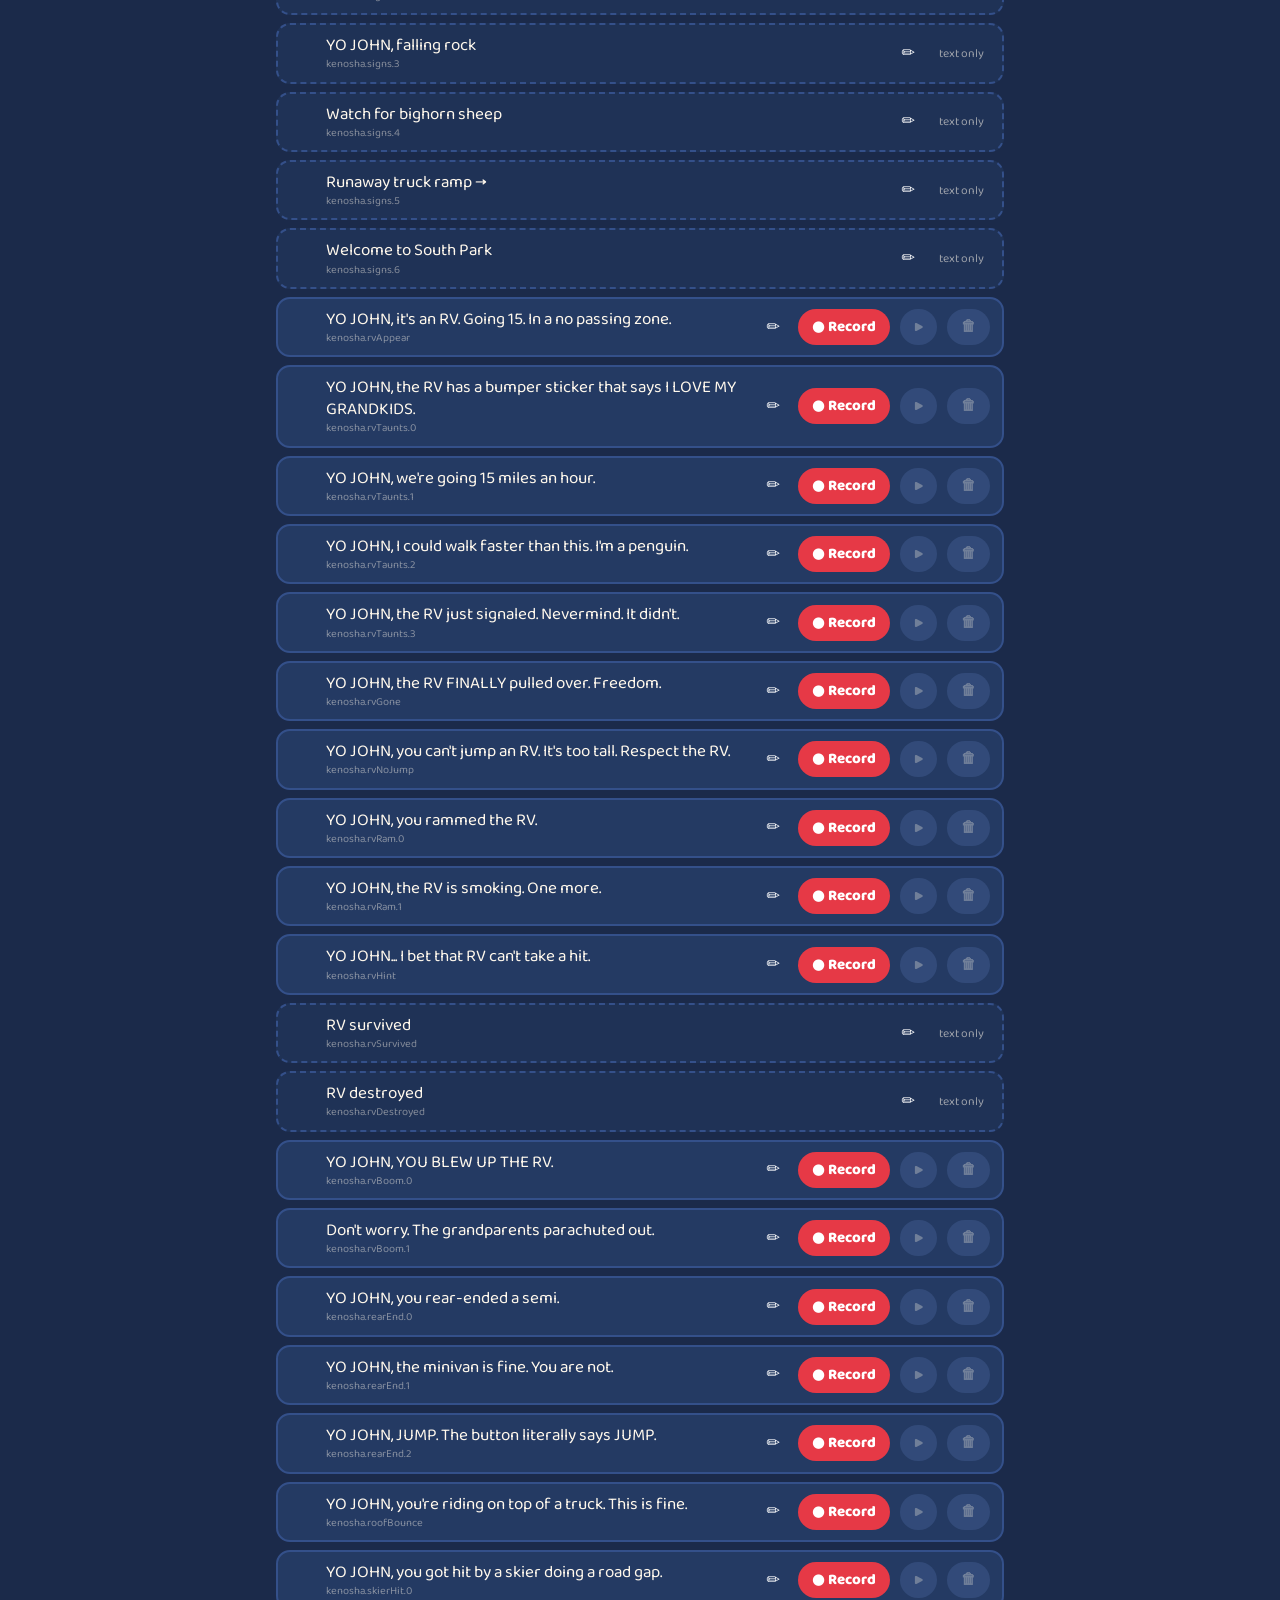
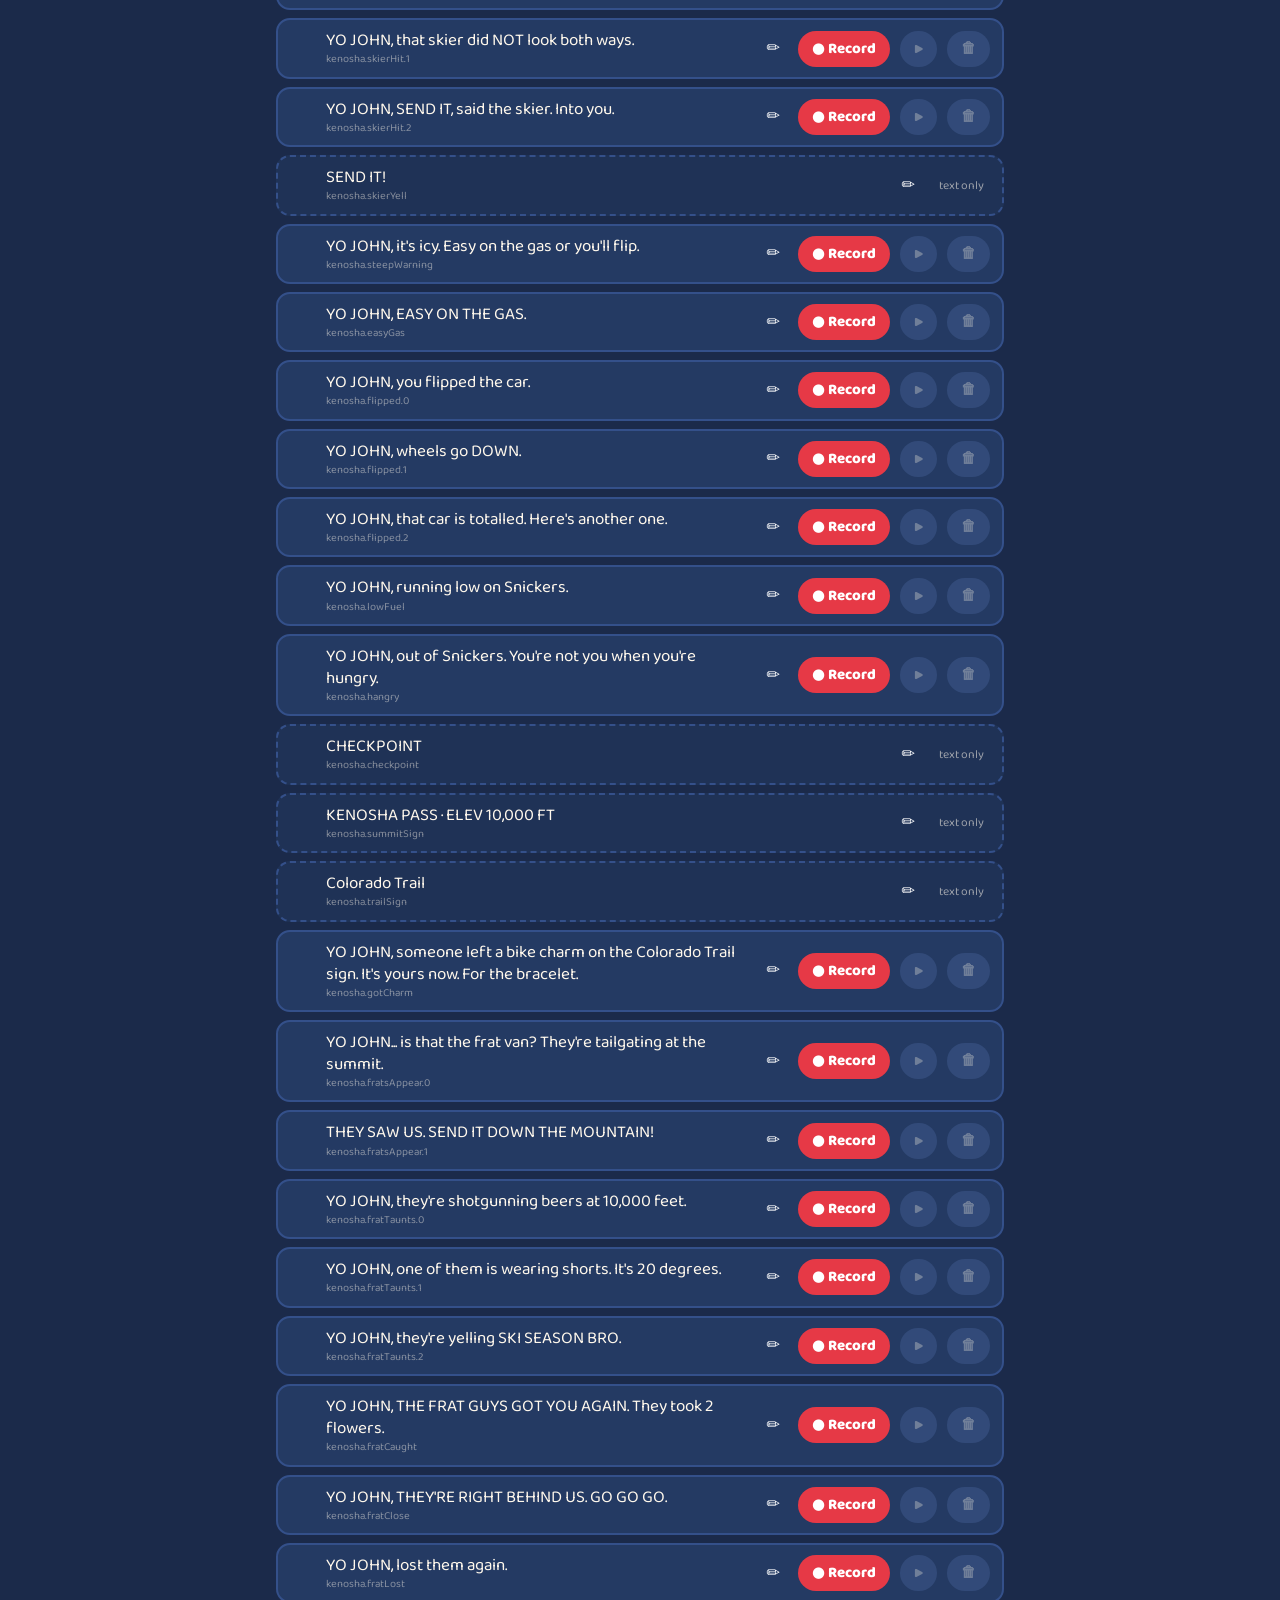
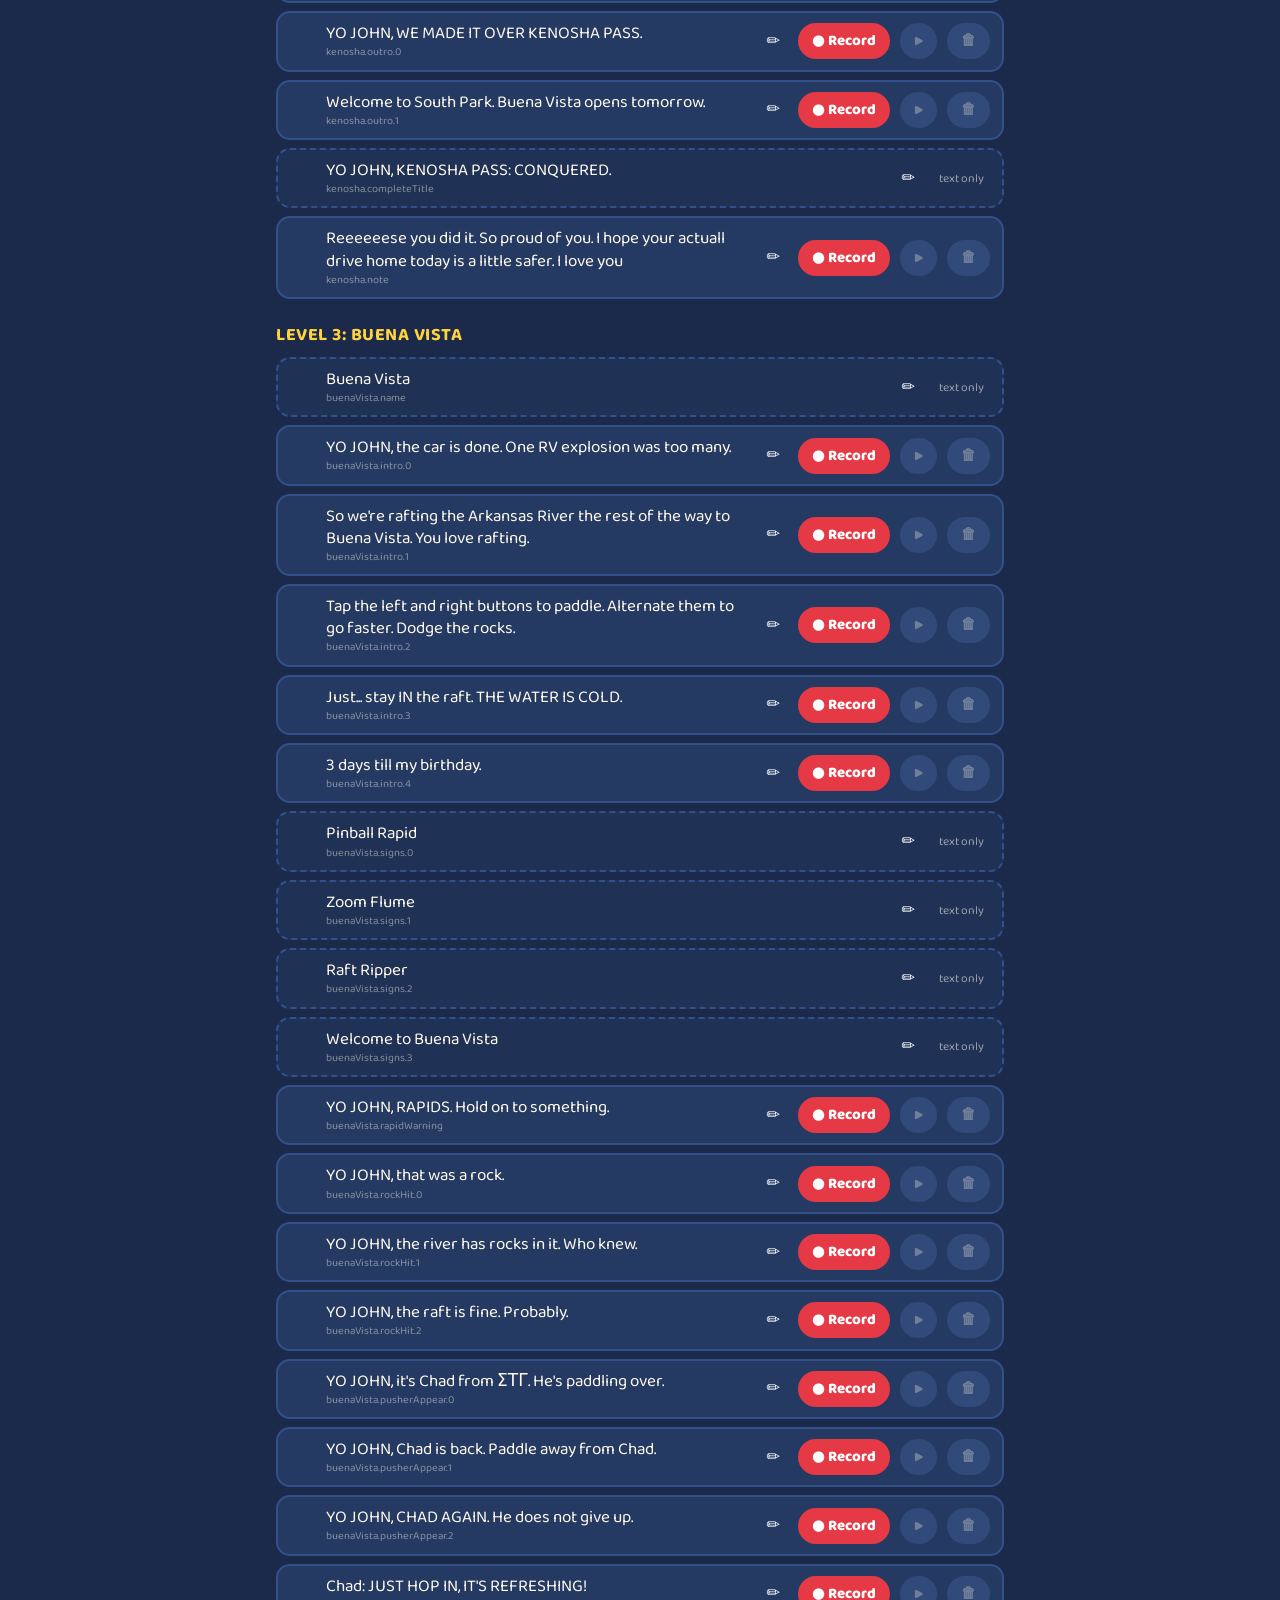
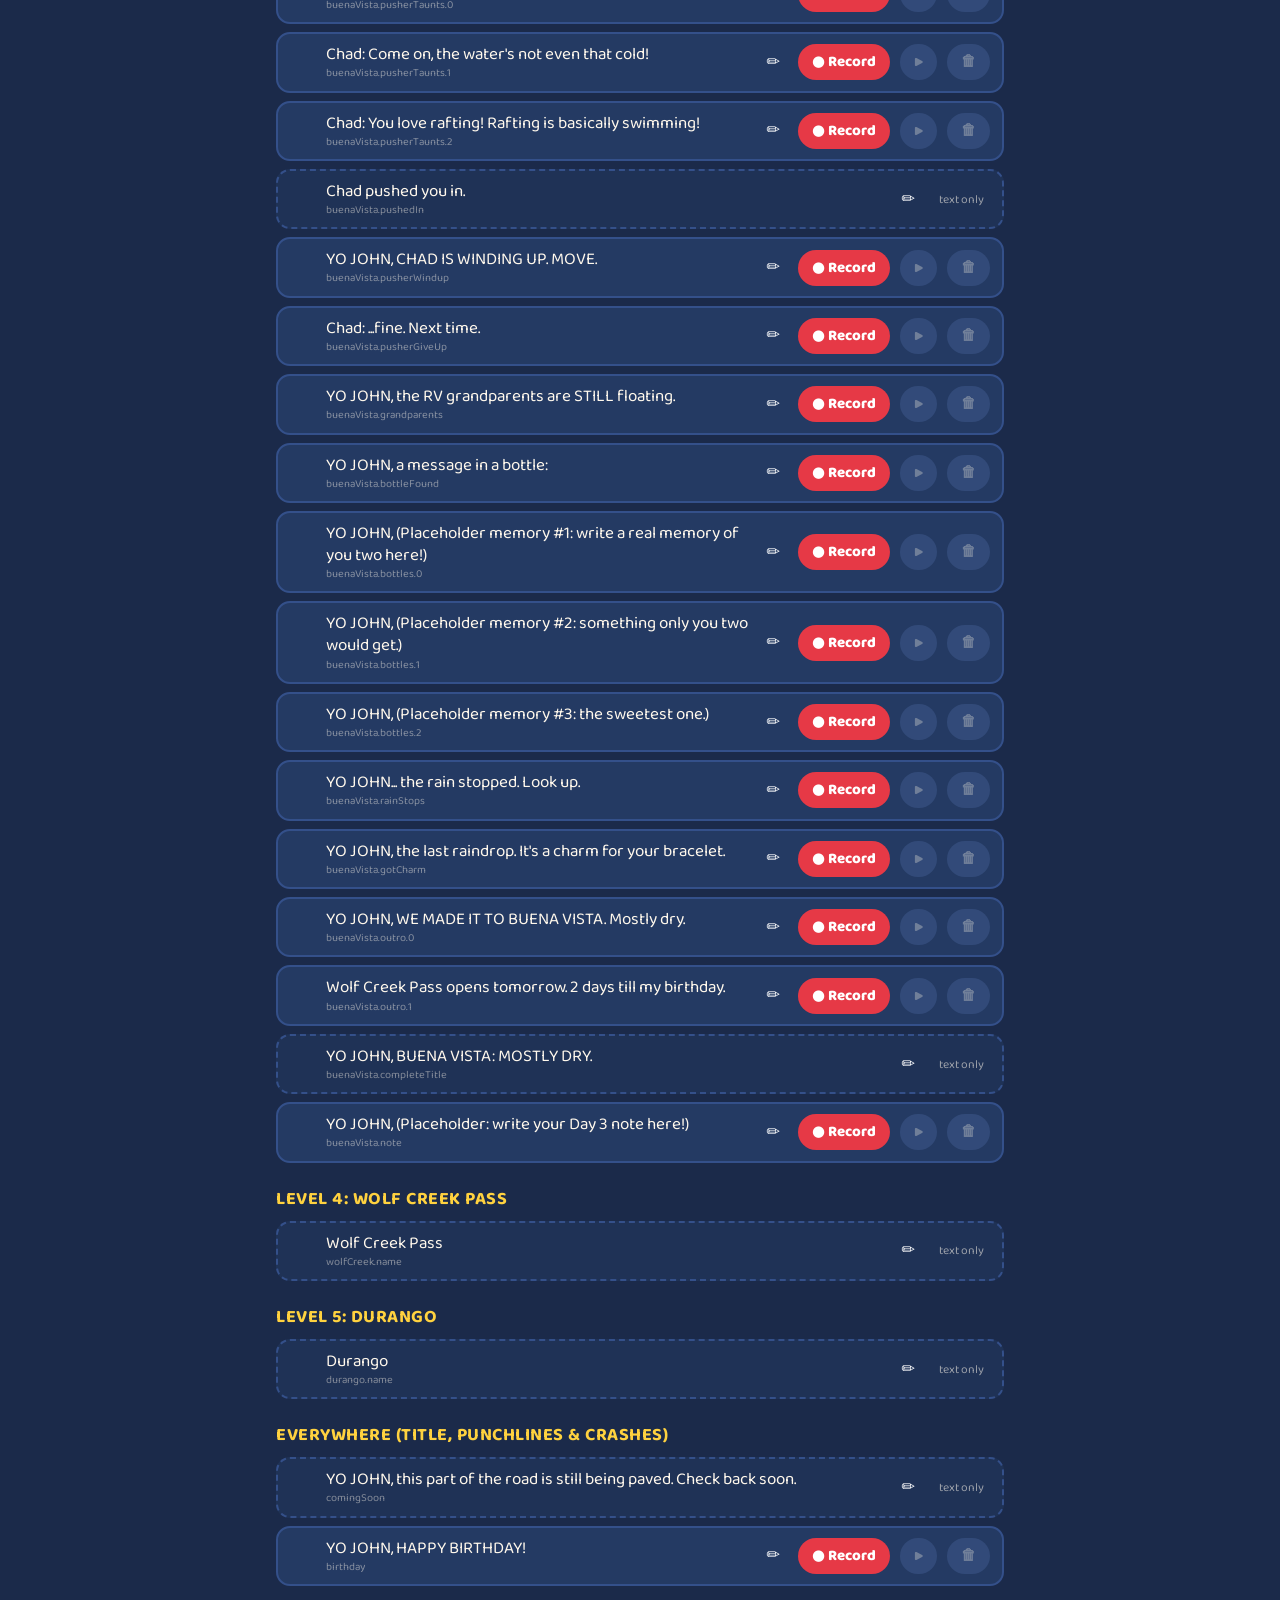
==== commit b4df490d: "Recorder: mic button, unblock help, https for phones; ignore noise transcripts - A 'Turn on mic' but" ====
--- a/record.html
+++ b/record.html
@@ -54,6 +54,10 @@
     .edit-actions { display: flex; gap: 8px; align-items: center; margin-top: 6px; }
     .edit-actions .save { background: var(--teal); }
     .edit-actions small { opacity: .6; }
+    .mic-help { display: none; margin-top: 8px; background: #3a2340; border: 2px solid var(--red); border-radius: 12px; padding: 10px 12px; font-size: 15px; line-height: 1.4; }
+    .mic-help.show { display: block; }
+    .mic-help b { color: var(--gold); }
+    #micBtn.on { background: var(--teal); }
     .matched { font-size: 13px; color: var(--gold); margin-top: 4px; }
     .matched i { opacity: .75; }
     .matched a { color: #fff; font-weight: 800; margin-left: 6px; }
@@ -71,10 +75,12 @@
       <div class="bar">
         <span class="count" id="count"></span>
         <div class="meter"><i id="level"></i></div>
+        <button id="micBtn" class="recbtn">🎙️ Turn on mic</button>
         <label><input type="checkbox" id="onlyMissing"> only show lines I haven't recorded</label>
         <label><input type="checkbox" id="matchWords" checked> change the words to match what I said</label>
       </div>
       <div id="err"></div>
+      <div id="micHelp" class="mic-help"></div>
     </div>
   </header>
   <main class="wrap" id="list"></main>
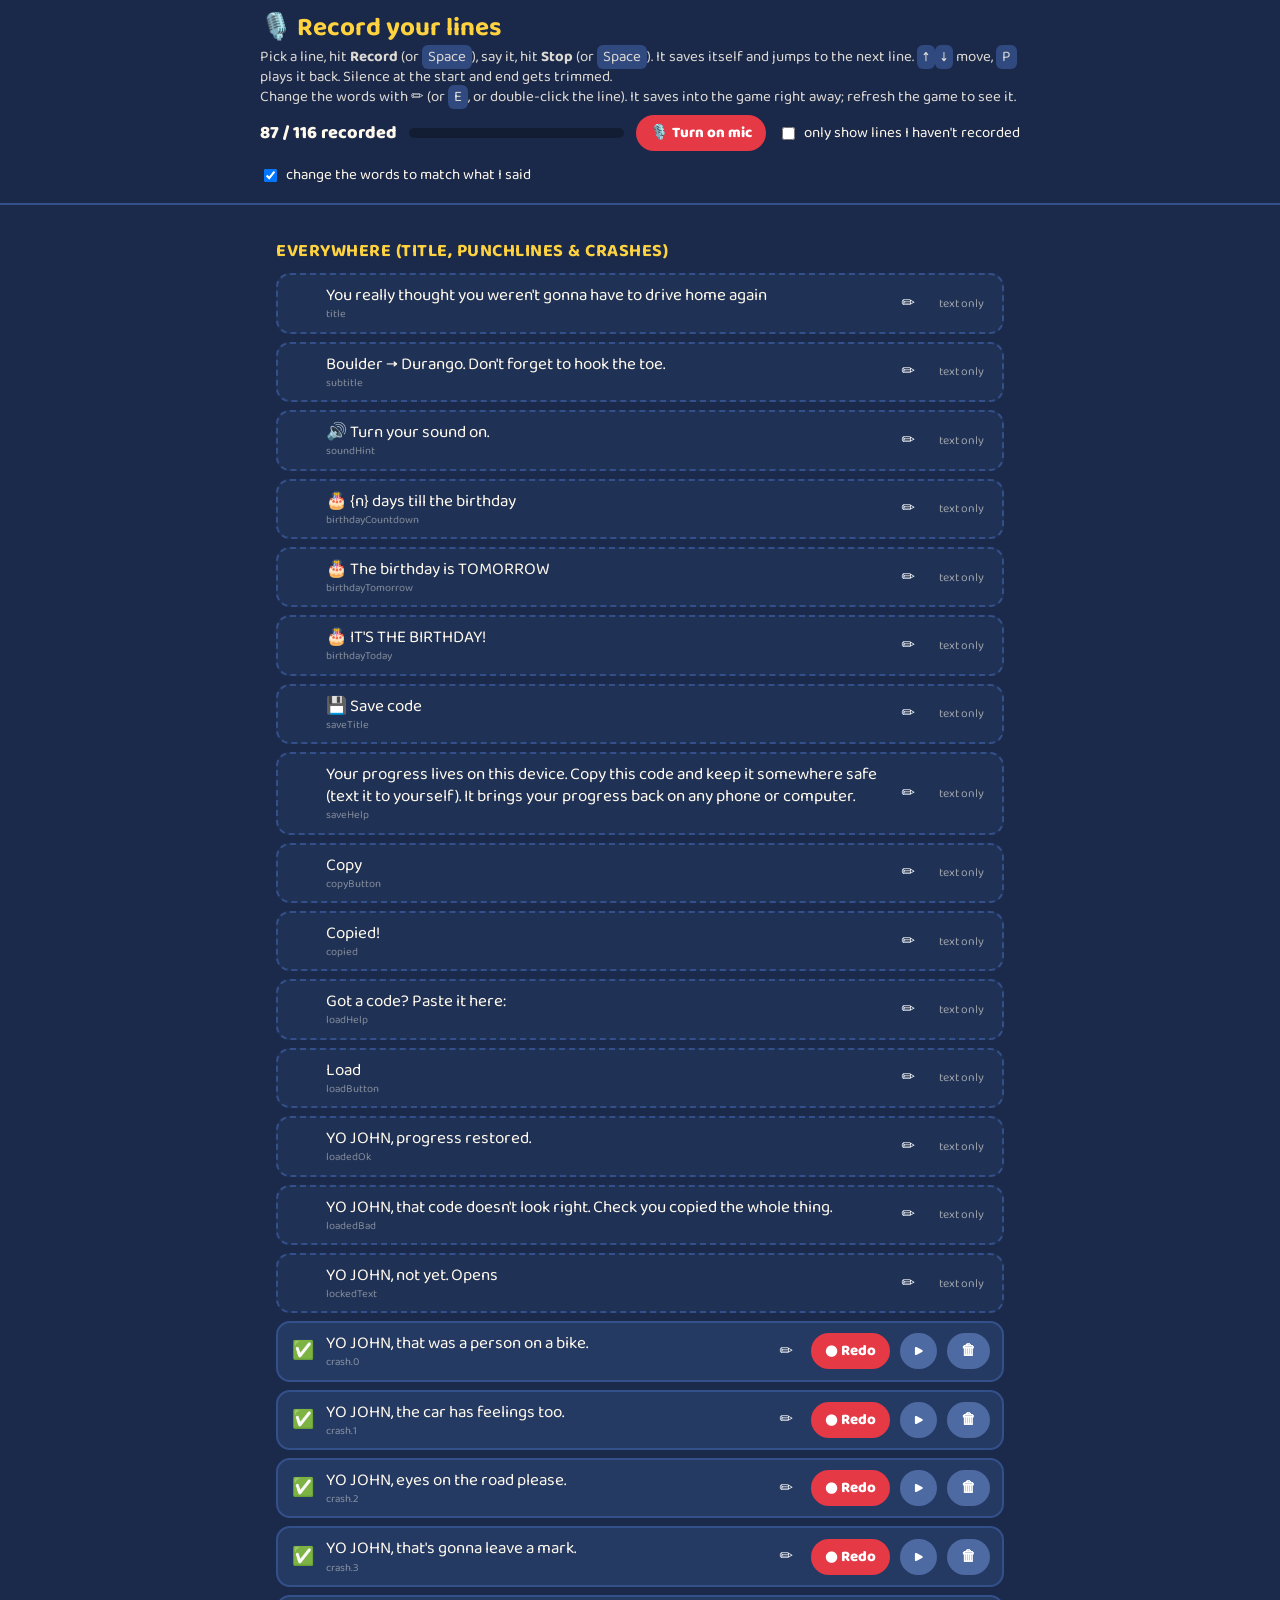
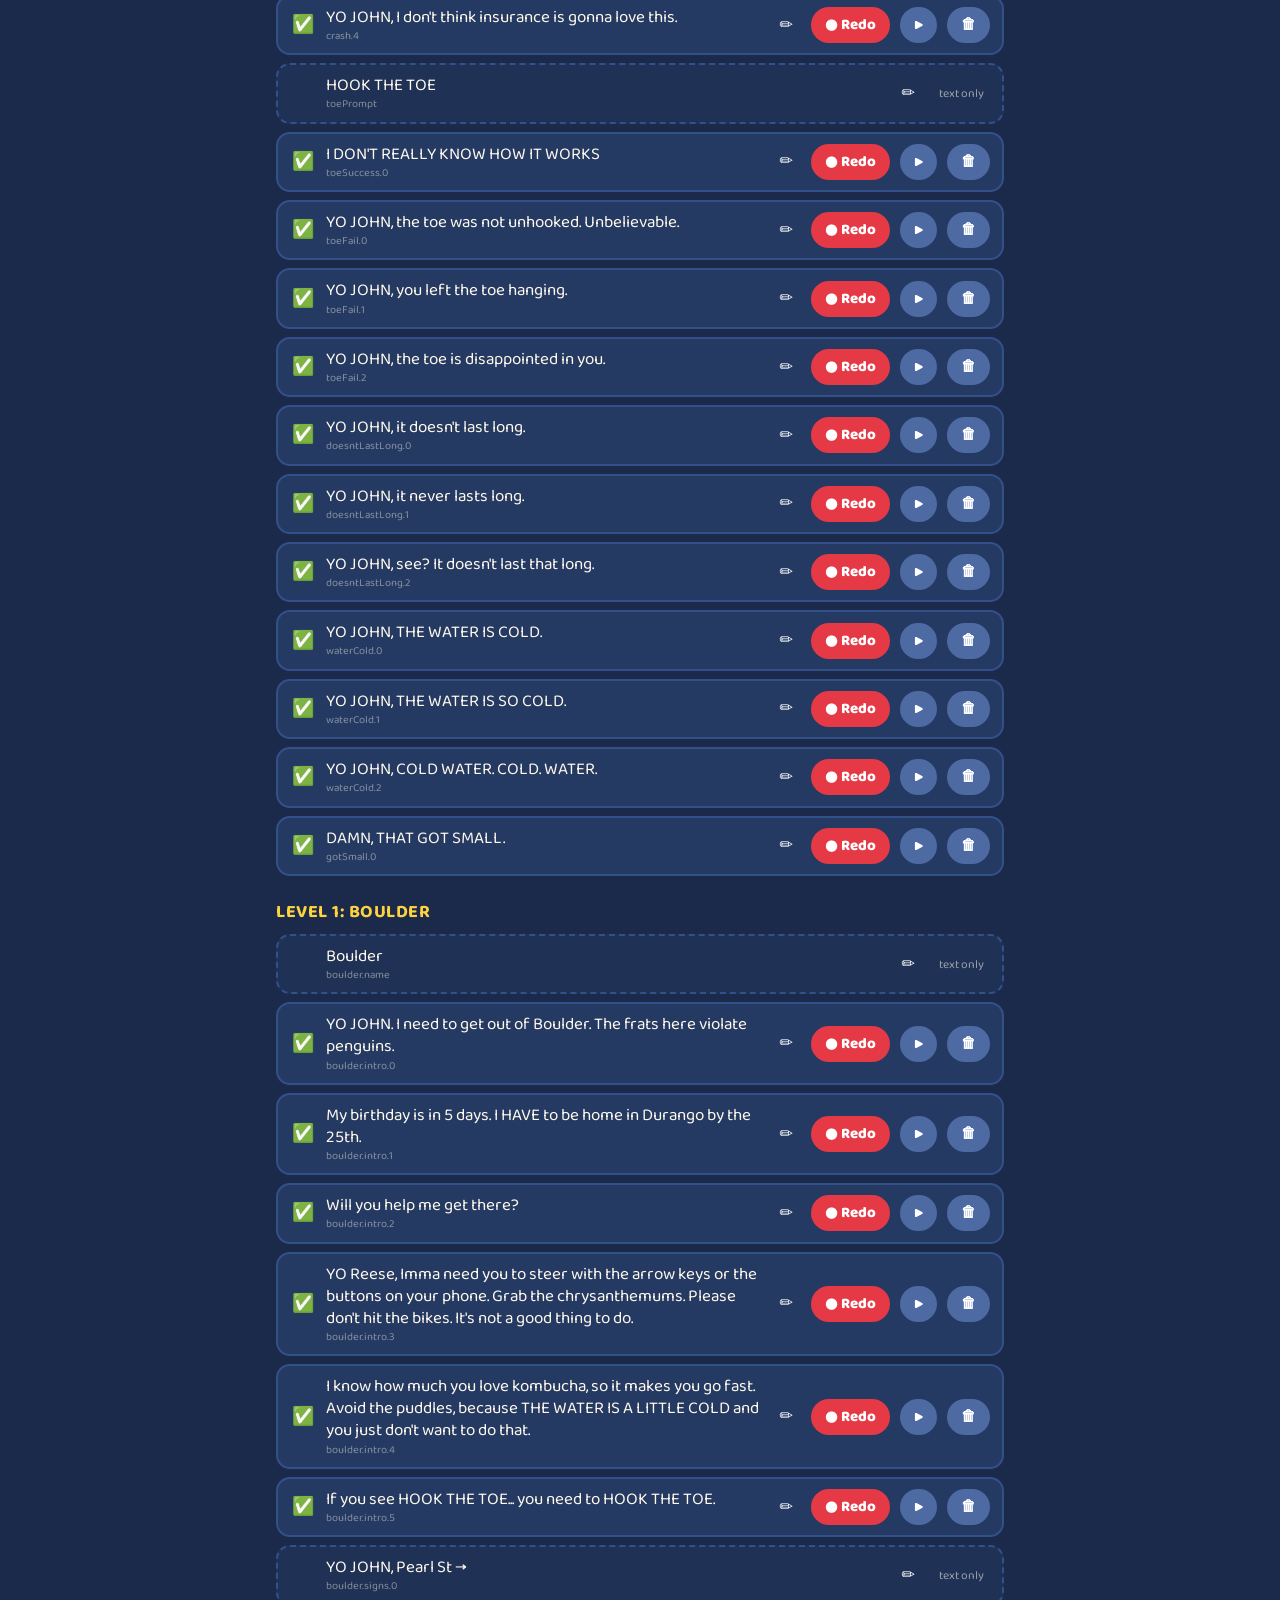
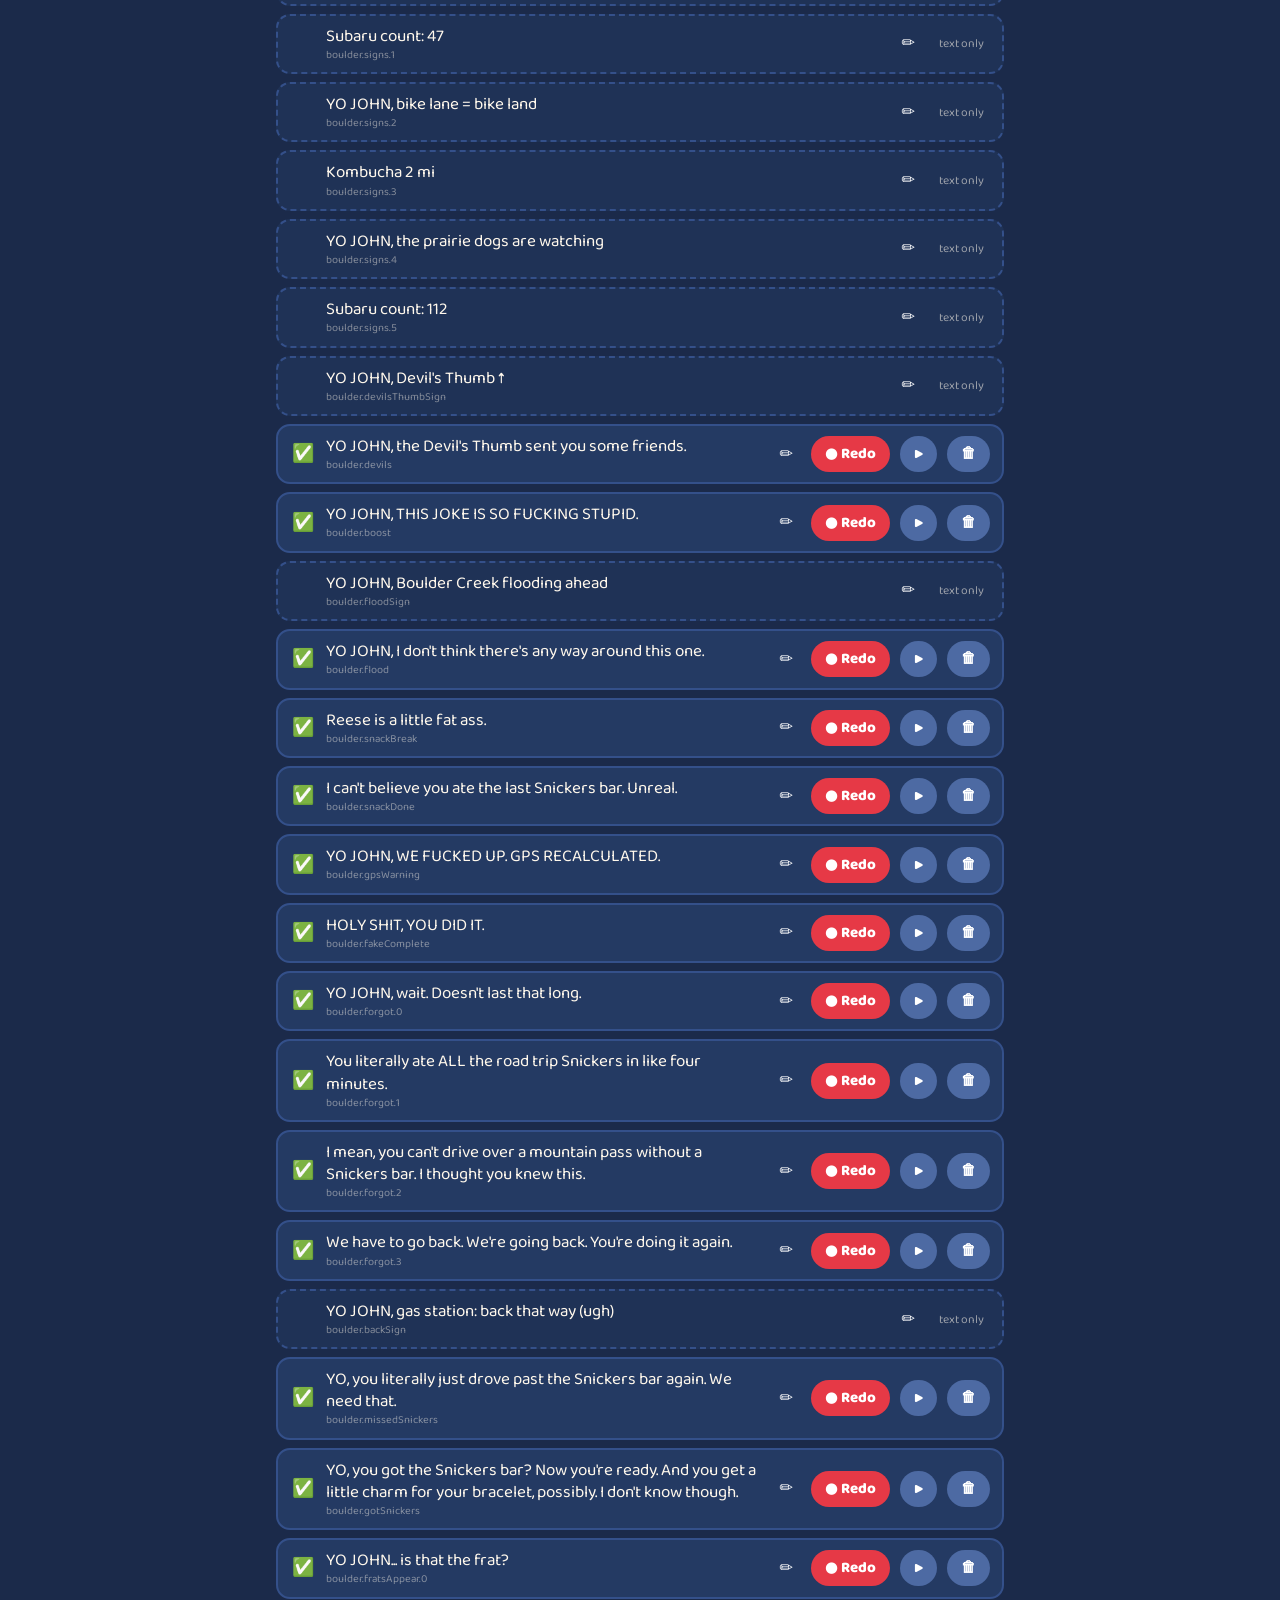
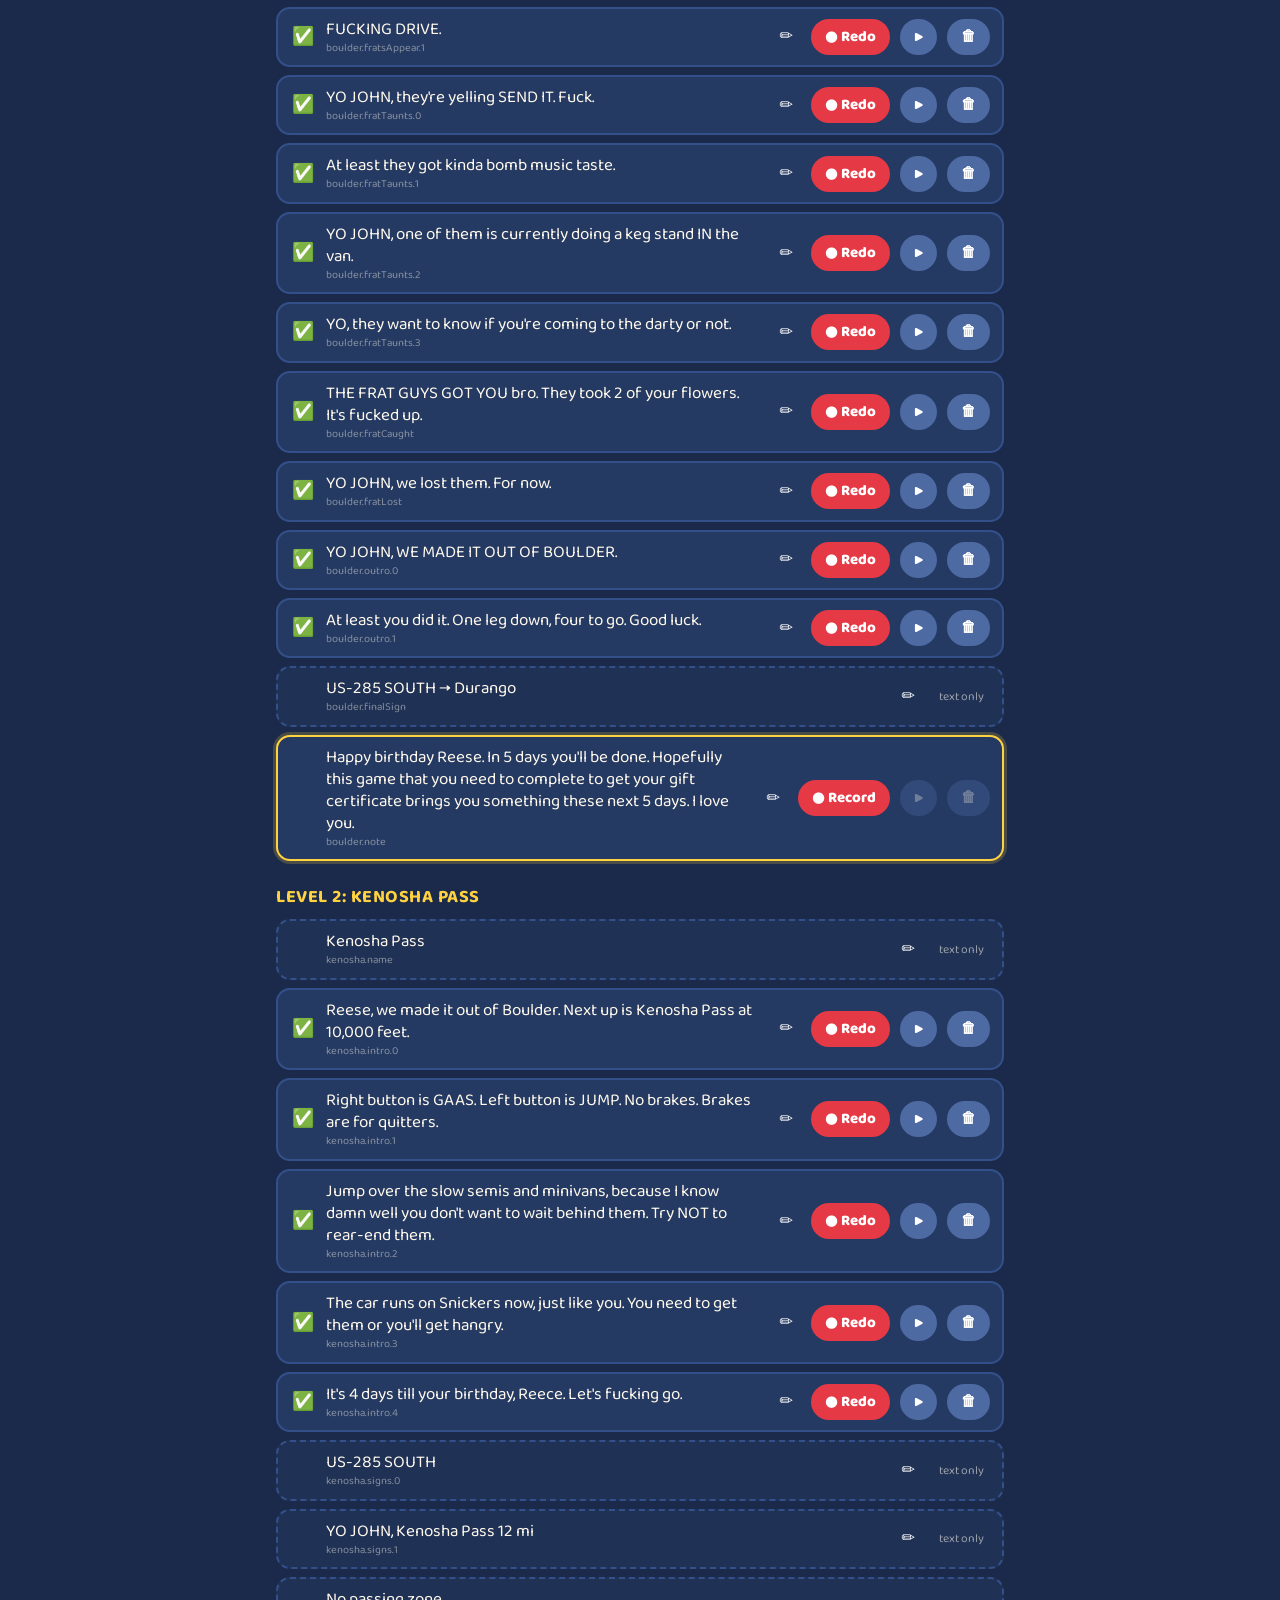
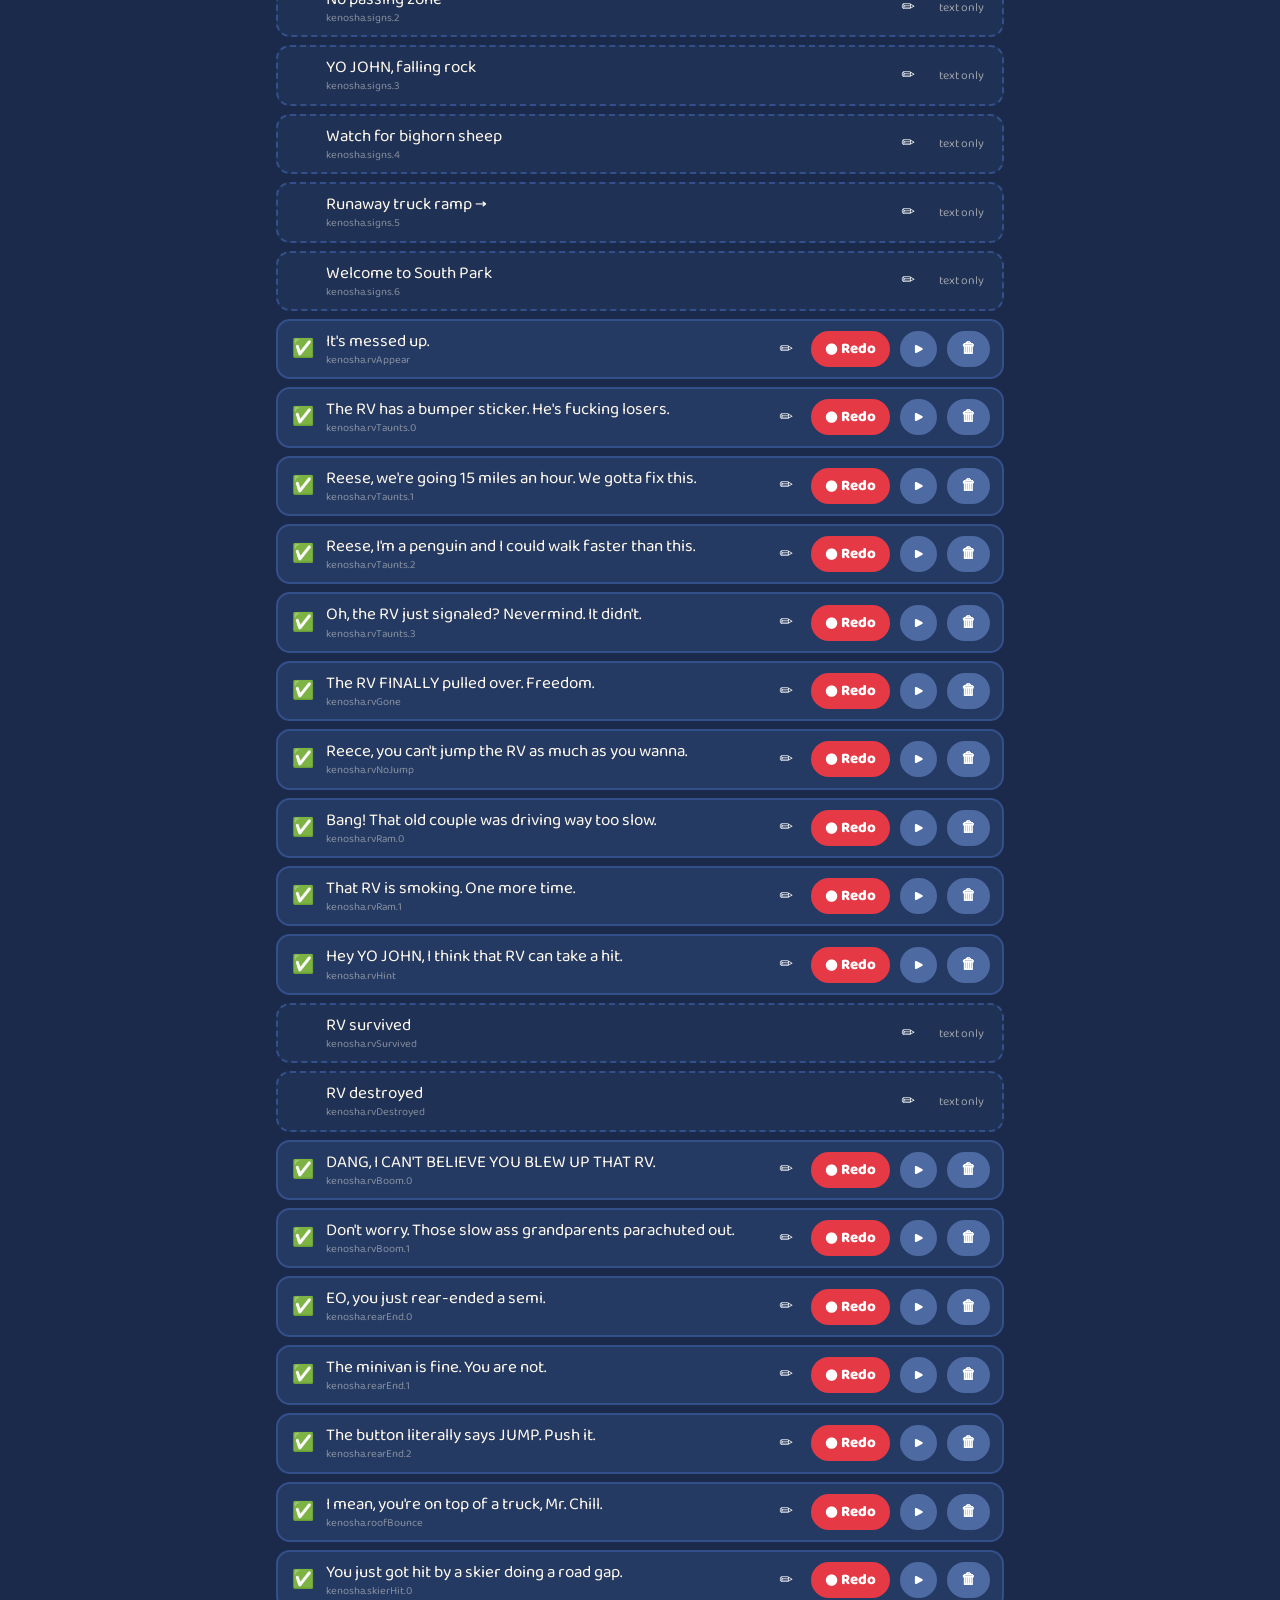
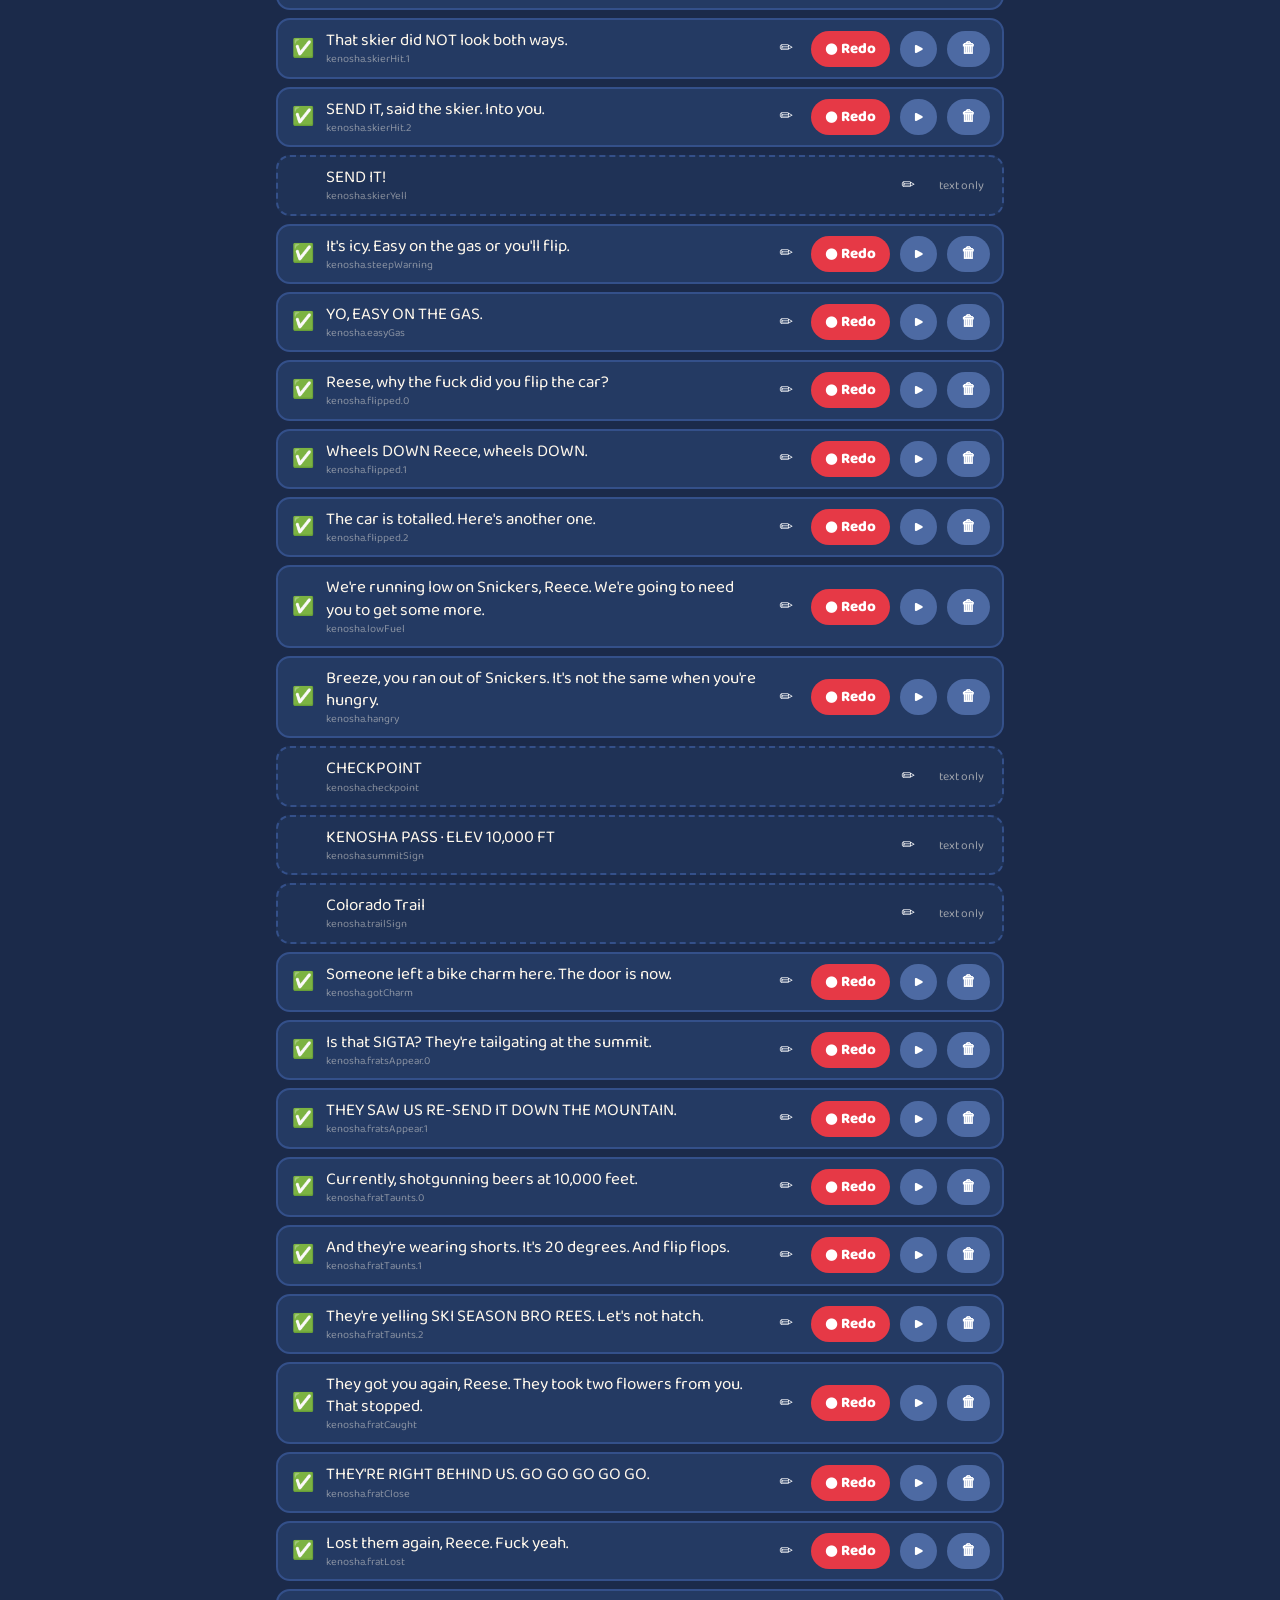
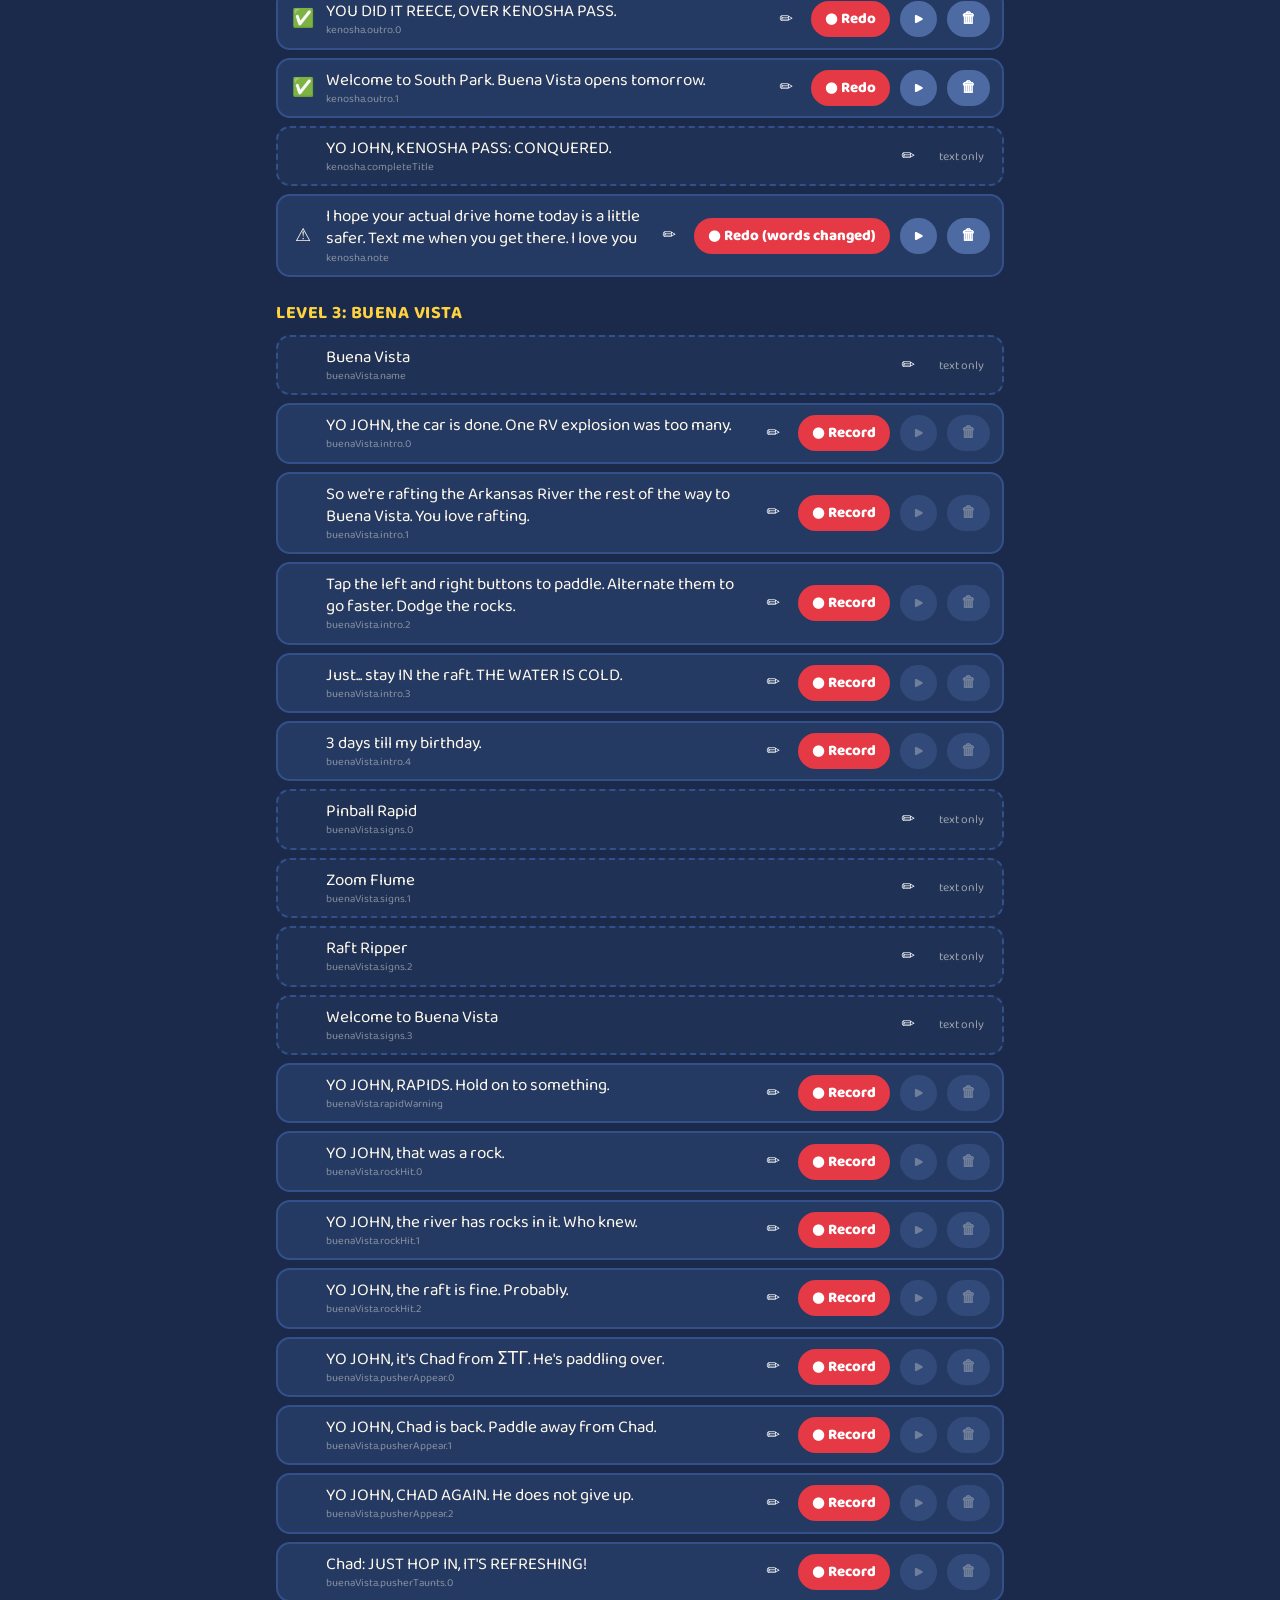
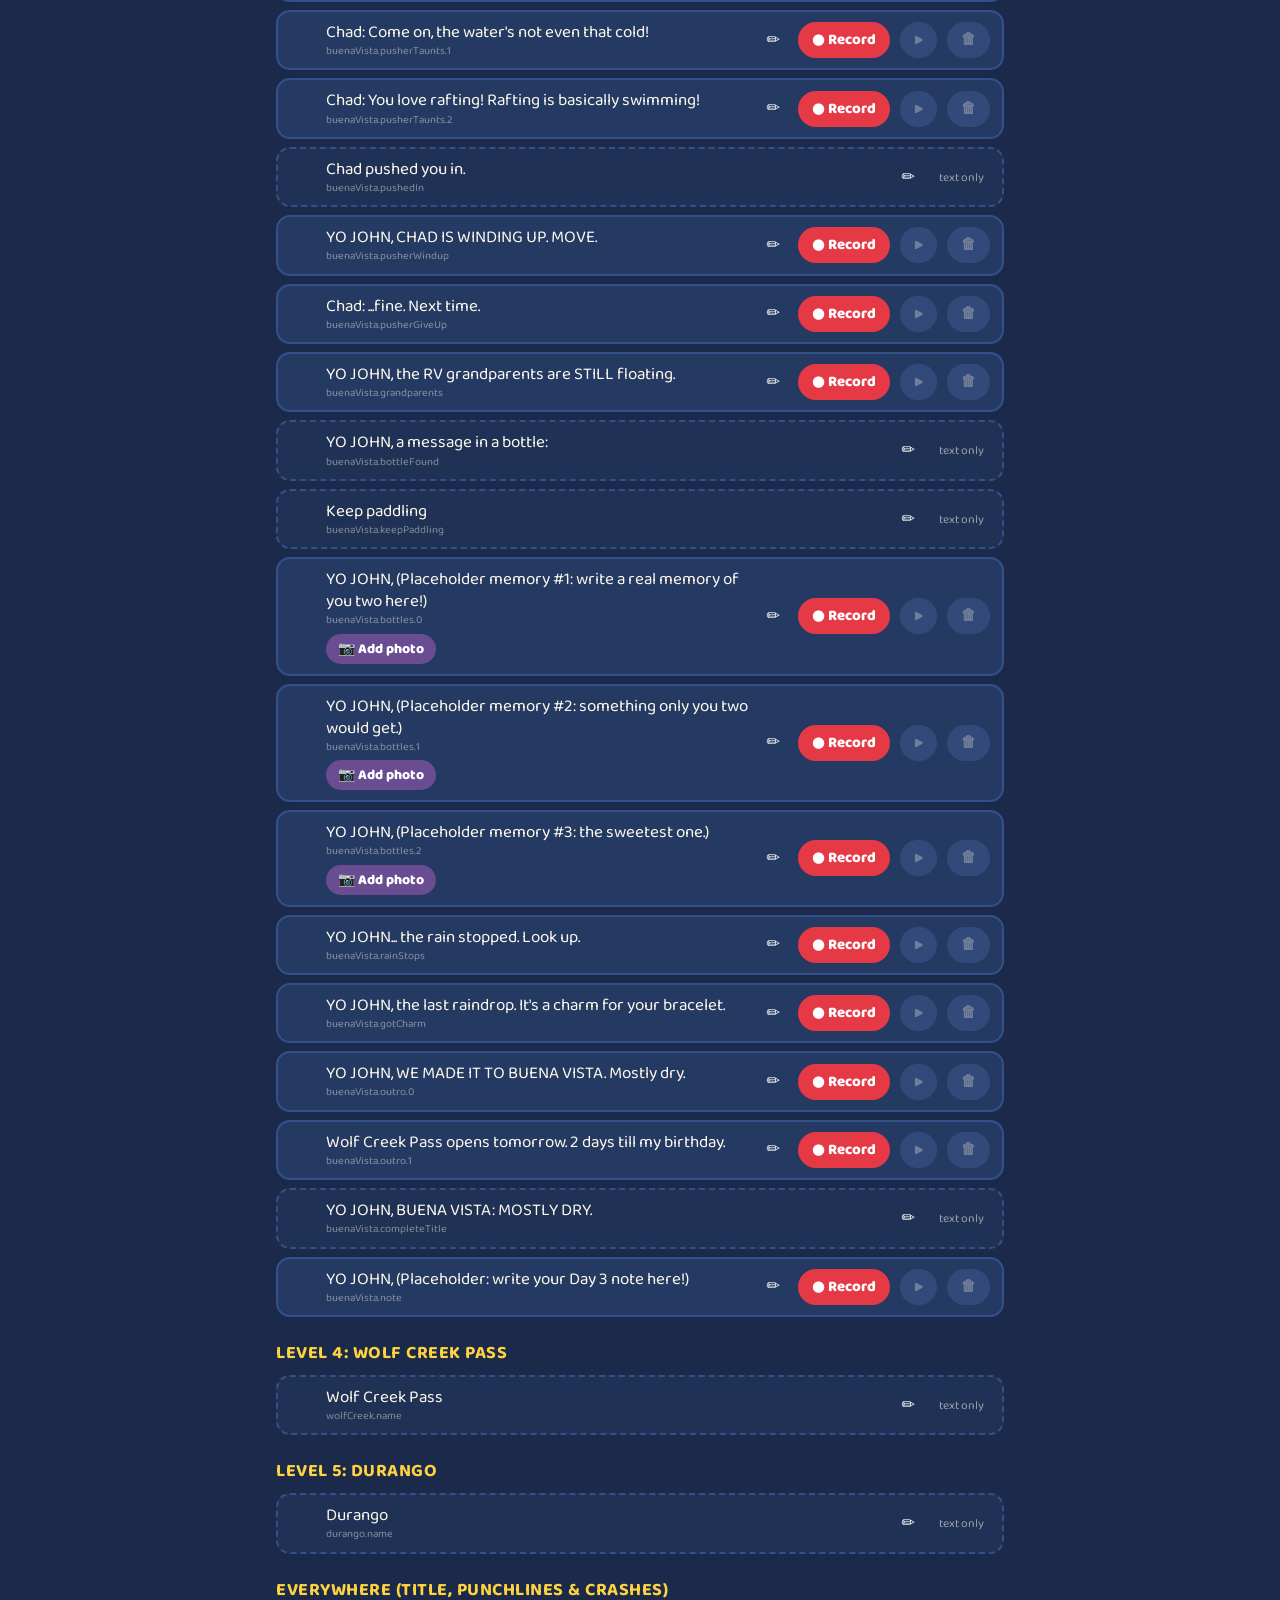
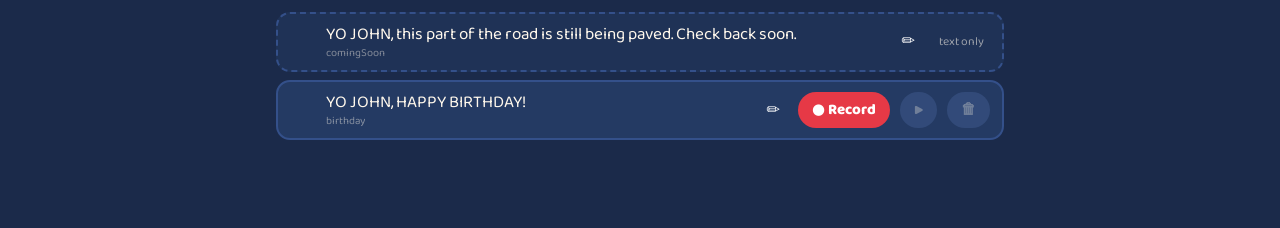
==== commit fde608ae: "Photos in the bottle memories - Recorder: bottle memory lines get Add / Change / Remove photo (camer" ====
--- a/record.html
+++ b/record.html
@@ -58,6 +58,17 @@
     .mic-help.show { display: block; }
     .mic-help b { color: var(--gold); }
     #micBtn.on { background: var(--teal); }
+    @media (max-width: 600px) { /* phones: words on top, buttons underneath; header scrolls away */
+      header { position: static; }
+      .how { font-size: 14px; }
+      .row { flex-wrap: wrap; row-gap: 6px; }
+      .text { flex-basis: calc(100% - 40px); }
+      .row .status { order: -1; }
+      .row button.recbtn { margin-left: auto; }
+    }
+    .photo-row { display: flex; gap: 8px; align-items: center; margin-top: 6px; }
+    .photo-row img { width: 56px; height: 56px; object-fit: cover; border-radius: 8px; border: 2px solid var(--gold); }
+    .photo-row button { background: #6a4c93; padding: 4px 12px; font-size: 14px; }
     .matched { font-size: 13px; color: var(--gold); margin-top: 4px; }
     .matched i { opacity: .75; }
     .matched a { color: #fff; font-weight: 800; margin-left: 6px; }
@@ -88,6 +99,7 @@
   <script src="js/lines.js"></script>
   <script>const Sfx = { muted: true };</script>
   <script src="audio/manifest.js"></script>
+  <script src="photos/manifest.js"></script>
   <script src="js/voice.js"></script>
   <script src="js/recorder.js"></script>
 </body>
